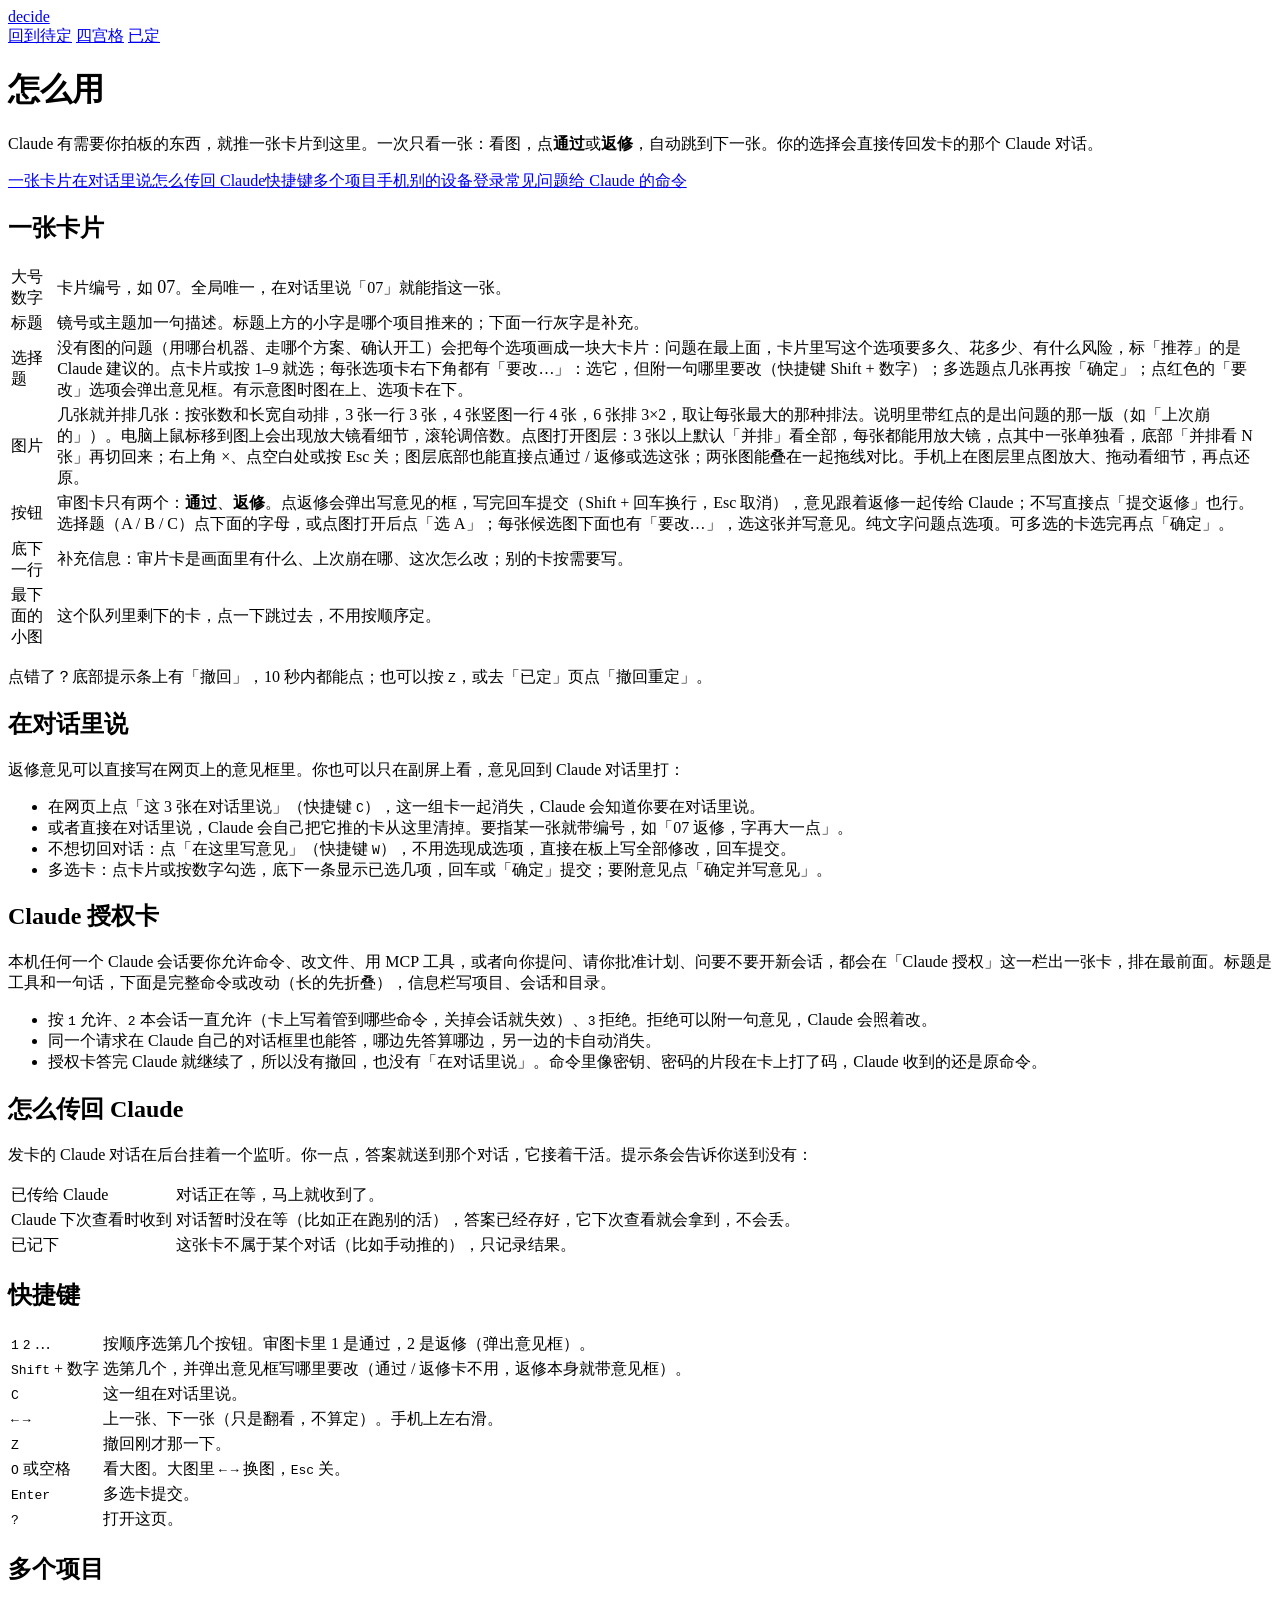
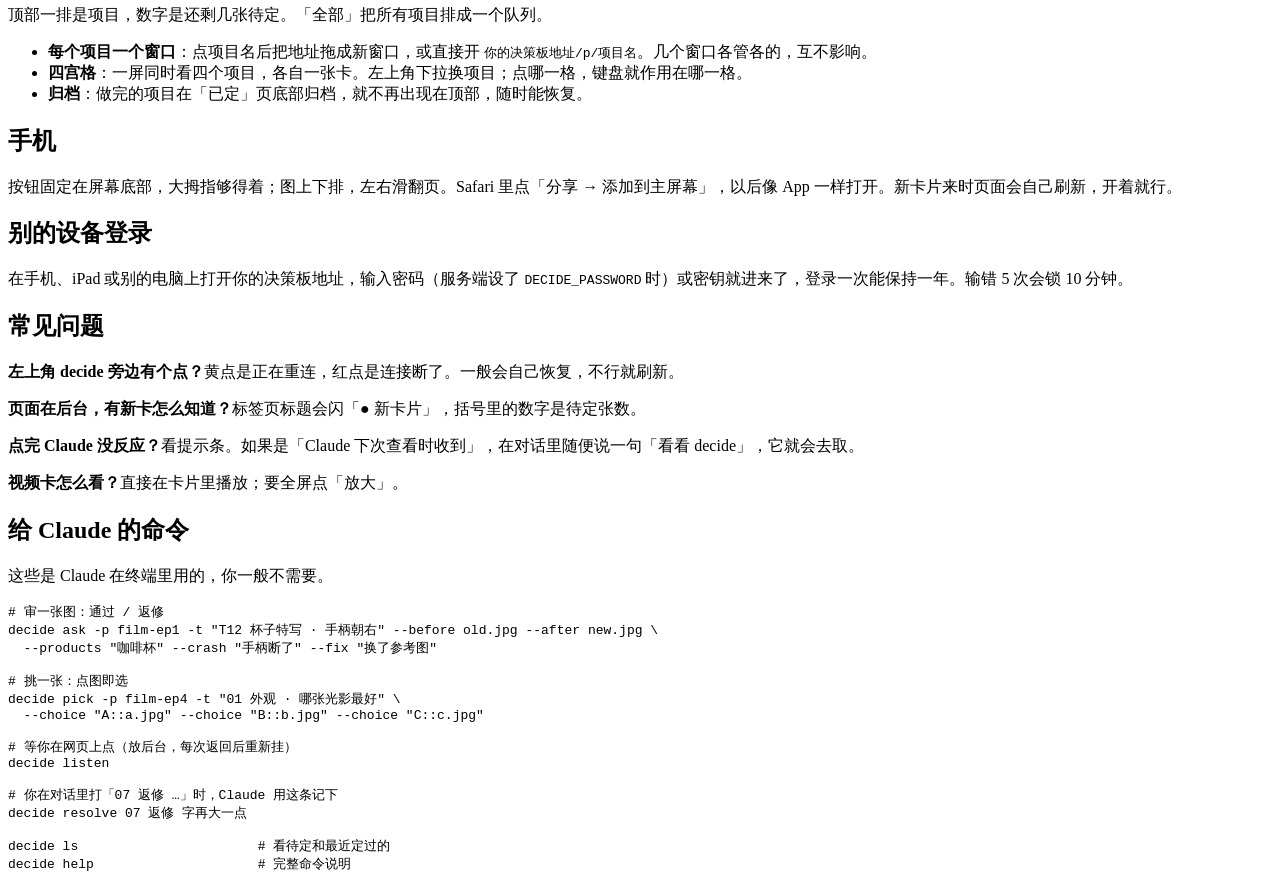
==== web/app/help.html @ d9ebc6b3 "Bring in the v20–v44 board updates - Image cards size themselves from the real aspect ratios; short " ====
<!doctype html>
<html lang="zh-CN">
<head>
<meta charset="utf-8">
<meta name="viewport" content="width=device-width, initial-scale=1, viewport-fit=cover">
<meta name="robots" content="noindex, nofollow">
<meta name="color-scheme" content="light only">
<meta name="theme-color" content="#f6f5f1">
<title>帮助 · decide</title>
<link rel="icon" href="/icon.svg" type="image/svg+xml">
<link rel="icon" href="/icon-512.png" type="image/png" sizes="512x512">
<link rel="apple-touch-icon" href="/icon-180.png">
<link rel="preconnect" href="https://fonts.googleapis.com">
<link rel="preconnect" href="https://fonts.gstatic.com" crossorigin>
<link rel="stylesheet" href="https://fonts.googleapis.com/css2?family=Instrument+Serif:ital@0;1&family=Noto+Serif+SC:wght@500&display=swap">
<link rel="stylesheet" href="/style.css?v=43">
</head>
<body>
<header class="bar">
  <a class="mark" href="/">decide</a>
  <div class="right">
    <a href="/">回到待定</a>
    <a href="/grid">四宫格</a>
    <a href="/done">已定</a>
  </div>
</header>
<main class="doc">
  <h1>怎么用</h1>
  <p class="lead">Claude 有需要你拍板的东西，就推一张卡片到这里。一次只看一张：看图，点<b>通过</b>或<b>返修</b>，自动跳到下一张。你的选择会直接传回发卡的那个 Claude 对话。</p>
  <nav class="toc">
    <a href="#card">一张卡片</a><a href="#say">在对话里说</a><a href="#relay">怎么传回 Claude</a><a href="#keys">快捷键</a><a href="#projects">多个项目</a><a href="#phone">手机</a><a href="#login">别的设备登录</a><a href="#faq">常见问题</a><a href="#cli">给 Claude 的命令</a>
  </nav>

  <h2 id="card">一张卡片</h2>
  <table class="kv">
    <tr><td>大号数字</td><td>卡片编号，如 <span class="n" style="font-size:18px">07</span>。全局唯一，在对话里说「07」就能指这一张。</td></tr>
    <tr><td>标题</td><td>镜号或主题加一句描述。标题上方的小字是哪个项目推来的；下面一行灰字是补充。</td></tr>
    <tr><td>选择题</td><td>没有图的问题（用哪台机器、走哪个方案、确认开工）会把每个选项画成一块大卡片：问题在最上面，卡片里写这个选项要多久、花多少、有什么风险，标「推荐」的是 Claude 建议的。点卡片或按 1–9 就选；每张选项卡右下角都有「要改…」：选它，但附一句哪里要改（快捷键 Shift + 数字）；多选题点几张再按「确定」；点红色的「要改」选项会弹出意见框。有示意图时图在上、选项卡在下。</td></tr>
    <tr><td>图片</td><td>几张就并排几张：按张数和长宽自动排，3 张一行 3 张，4 张竖图一行 4 张，6 张排 3×2，取让每张最大的那种排法。说明里带红点的是出问题的那一版（如「上次崩的」）。电脑上鼠标移到图上会出现放大镜看细节，滚轮调倍数。点图打开图层：3 张以上默认「并排」看全部，每张都能用放大镜，点其中一张单独看，底部「并排看 N 张」再切回来；右上角 ×、点空白处或按 Esc 关；图层底部也能直接点通过 / 返修或选这张；两张图能叠在一起拖线对比。手机上在图层里点图放大、拖动看细节，再点还原。</td></tr>
    <tr><td>按钮</td><td>审图卡只有两个：<b>通过</b>、<b>返修</b>。点返修会弹出写意见的框，写完回车提交（Shift + 回车换行，Esc 取消），意见跟着返修一起传给 Claude；不写直接点「提交返修」也行。选择题（A / B / C）点下面的字母，或点图打开后点「选 A」；每张候选图下面也有「要改…」，选这张并写意见。纯文字问题点选项。可多选的卡选完再点「确定」。</td></tr>
    <tr><td>底下一行</td><td>补充信息：审片卡是画面里有什么、上次崩在哪、这次怎么改；别的卡按需要写。</td></tr>
    <tr><td>最下面的小图</td><td>这个队列里剩下的卡，点一下跳过去，不用按顺序定。</td></tr>
  </table>
  <p>点错了？底部提示条上有「撤回」，10 秒内都能点；也可以按 <kbd>Z</kbd>，或去「已定」页点「撤回重定」。</p>

  <h2 id="say">在对话里说</h2>
  <p>返修意见可以直接写在网页上的意见框里。你也可以只在副屏上看，意见回到 Claude 对话里打：</p>
  <ul>
    <li>在网页上点「这 3 张在对话里说」（快捷键 <kbd>C</kbd>），这一组卡一起消失，Claude 会知道你要在对话里说。</li>
    <li>或者直接在对话里说，Claude 会自己把它推的卡从这里清掉。要指某一张就带编号，如「07 返修，字再大一点」。</li>
    <li>不想切回对话：点「在这里写意见」（快捷键 <kbd>W</kbd>），不用选现成选项，直接在板上写全部修改，回车提交。</li>
    <li>多选卡：点卡片或按数字勾选，底下一条显示已选几项，回车或「确定」提交；要附意见点「确定并写意见」。</li>
  </ul>

  <h2 id="perm">Claude 授权卡</h2>
  <p>本机任何一个 Claude 会话要你允许命令、改文件、用 MCP 工具，或者向你提问、请你批准计划、问要不要开新会话，都会在「Claude 授权」这一栏出一张卡，排在最前面。标题是工具和一句话，下面是完整命令或改动（长的先折叠），信息栏写项目、会话和目录。</p>
  <ul>
    <li>按 <kbd>1</kbd> 允许、<kbd>2</kbd> 本会话一直允许（卡上写着管到哪些命令，关掉会话就失效）、<kbd>3</kbd> 拒绝。拒绝可以附一句意见，Claude 会照着改。</li>
    <li>同一个请求在 Claude 自己的对话框里也能答，哪边先答算哪边，另一边的卡自动消失。</li>
    <li>授权卡答完 Claude 就继续了，所以没有撤回，也没有「在对话里说」。命令里像密钥、密码的片段在卡上打了码，Claude 收到的还是原命令。</li>
  </ul>

  <h2 id="relay">怎么传回 Claude</h2>
  <p>发卡的 Claude 对话在后台挂着一个监听。你一点，答案就送到那个对话，它接着干活。提示条会告诉你送到没有：</p>
  <table class="kv">
    <tr><td>已传给 Claude</td><td>对话正在等，马上就收到了。</td></tr>
    <tr><td>Claude 下次查看时收到</td><td>对话暂时没在等（比如正在跑别的活），答案已经存好，它下次查看就会拿到，不会丢。</td></tr>
    <tr><td>已记下</td><td>这张卡不属于某个对话（比如手动推的），只记录结果。</td></tr>
  </table>

  <h2 id="keys">快捷键</h2>
  <table class="kv">
    <tr><td><kbd>1</kbd> <kbd>2</kbd> …</td><td>按顺序选第几个按钮。审图卡里 1 是通过，2 是返修（弹出意见框）。</td></tr>
    <tr><td><kbd>Shift</kbd> + 数字</td><td>选第几个，并弹出意见框写哪里要改（通过 / 返修卡不用，返修本身就带意见框）。</td></tr>
    <tr><td><kbd>C</kbd></td><td>这一组在对话里说。</td></tr>
    <tr><td><kbd>←</kbd> <kbd>→</kbd></td><td>上一张、下一张（只是翻看，不算定）。手机上左右滑。</td></tr>
    <tr><td><kbd>Z</kbd></td><td>撤回刚才那一下。</td></tr>
    <tr><td><kbd>O</kbd> 或空格</td><td>看大图。大图里 <kbd>←</kbd> <kbd>→</kbd> 换图，<kbd>Esc</kbd> 关。</td></tr>
    <tr><td><kbd>Enter</kbd></td><td>多选卡提交。</td></tr>
    <tr><td><kbd>?</kbd></td><td>打开这页。</td></tr>
  </table>

  <h2 id="projects">多个项目</h2>
  <p>顶部一排是项目，数字是还剩几张待定。「全部」把所有项目排成一个队列。</p>
  <ul>
    <li><b>每个项目一个窗口</b>：点项目名后把地址拖成新窗口，或直接开 <code>你的决策板地址/p/项目名</code>。几个窗口各管各的，互不影响。</li>
    <li><b>四宫格</b>：一屏同时看四个项目，各自一张卡。左上角下拉换项目；点哪一格，键盘就作用在哪一格。</li>
    <li><b>归档</b>：做完的项目在「已定」页底部归档，就不再出现在顶部，随时能恢复。</li>
  </ul>

  <h2 id="phone">手机</h2>
  <p>按钮固定在屏幕底部，大拇指够得着；图上下排，左右滑翻页。Safari 里点「分享 → 添加到主屏幕」，以后像 App 一样打开。新卡片来时页面会自己刷新，开着就行。</p>

  <h2 id="login">别的设备登录</h2>
  <p>在手机、iPad 或别的电脑上打开你的决策板地址，输入密码（服务端设了 <code>DECIDE_PASSWORD</code> 时）或密钥就进来了，登录一次能保持一年。输错 5 次会锁 10 分钟。</p>

  <h2 id="faq">常见问题</h2>
  <p><b>左上角 decide 旁边有个点？</b>黄点是正在重连，红点是连接断了。一般会自己恢复，不行就刷新。</p>
  <p><b>页面在后台，有新卡怎么知道？</b>标签页标题会闪「● 新卡片」，括号里的数字是待定张数。</p>
  <p><b>点完 Claude 没反应？</b>看提示条。如果是「Claude 下次查看时收到」，在对话里随便说一句「看看 decide」，它就会去取。</p>
  <p><b>视频卡怎么看？</b>直接在卡片里播放；要全屏点「放大」。</p>

  <h2 id="cli">给 Claude 的命令</h2>
  <p>这些是 Claude 在终端里用的，你一般不需要。</p>
  <pre><code># 审一张图：通过 / 返修
decide ask -p film-ep1 -t "T12 杯子特写 · 手柄朝右" --before old.jpg --after new.jpg \
  --products "咖啡杯" --crash "手柄断了" --fix "换了参考图"

# 挑一张：点图即选
decide pick -p film-ep4 -t "01 外观 · 哪张光影最好" \
  --choice "A::a.jpg" --choice "B::b.jpg" --choice "C::c.jpg"

# 等你在网页上点（放后台，每次返回后重新挂）
decide listen

# 你在对话里打「07 返修 …」时，Claude 用这条记下
decide resolve 07 返修 字再大一点

decide ls                       # 看待定和最近定过的
decide help                     # 完整命令说明</code></pre>
</main>
</body>
</html>
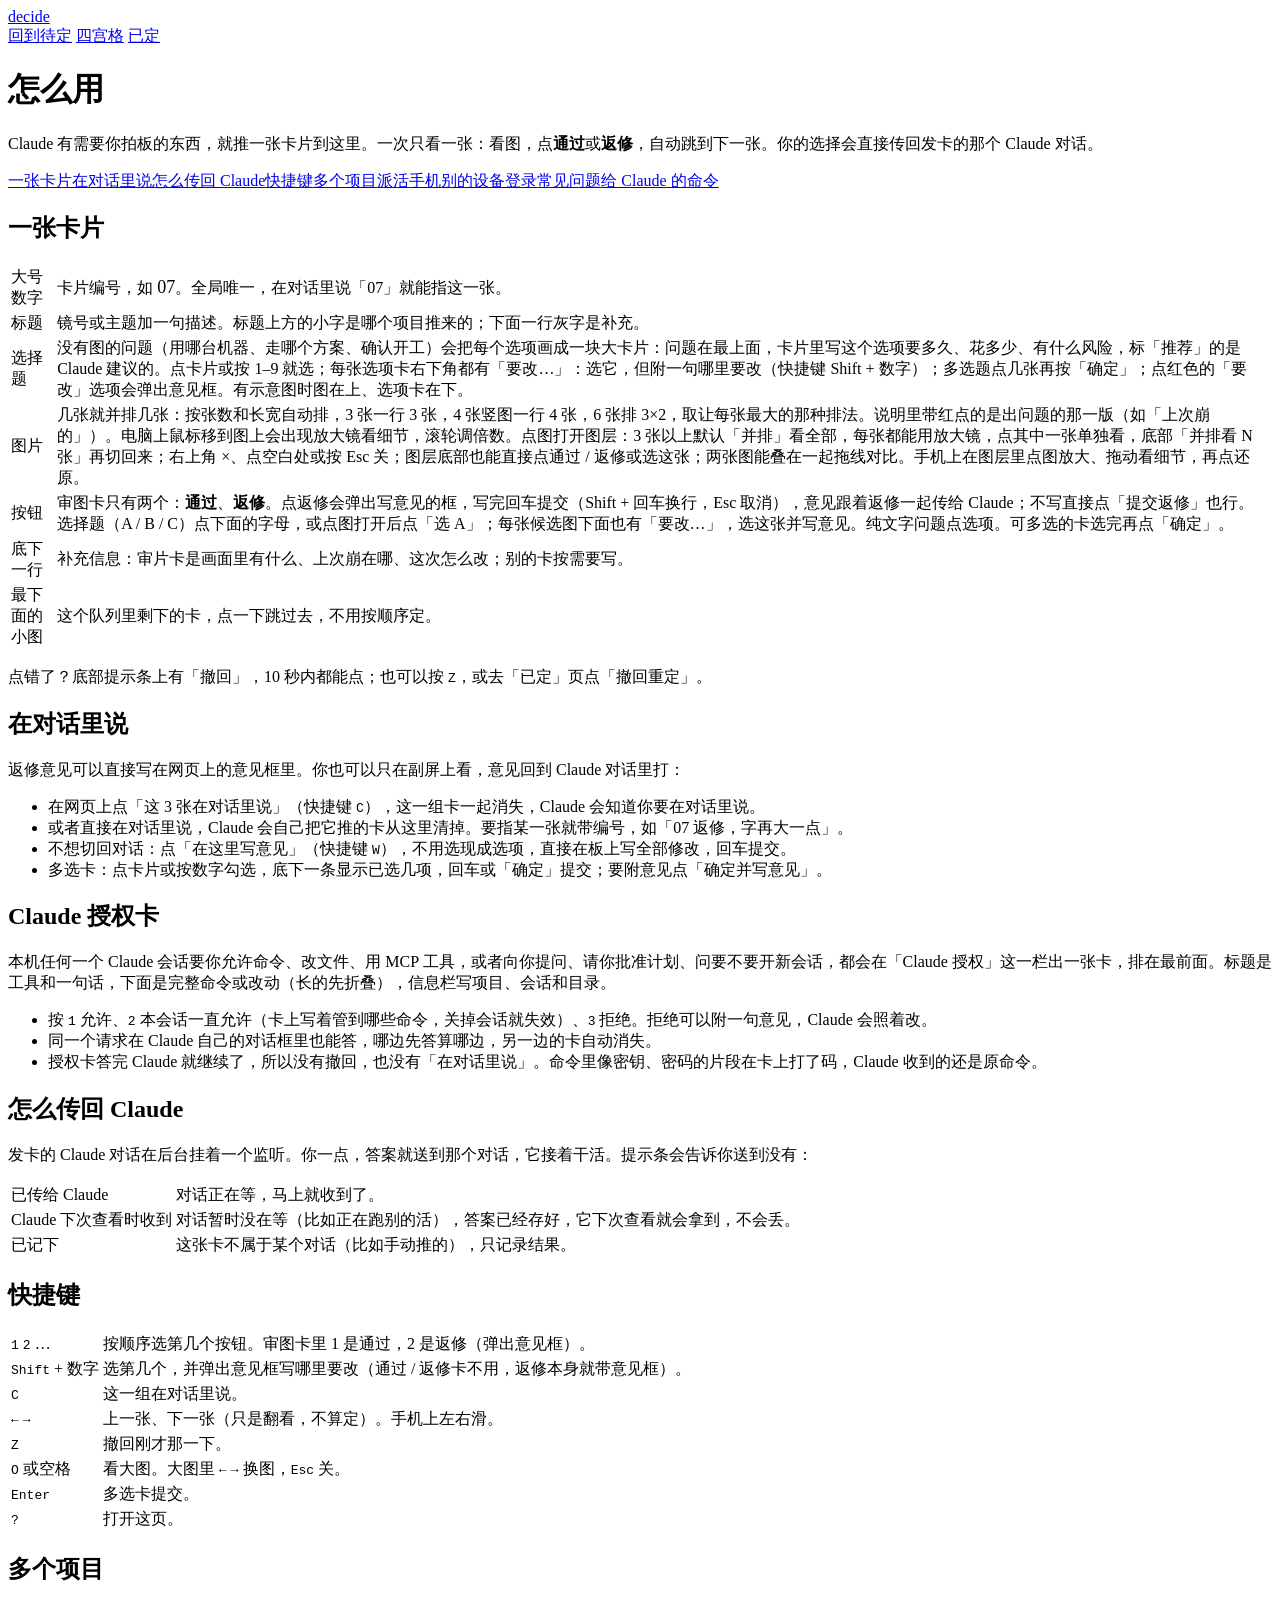
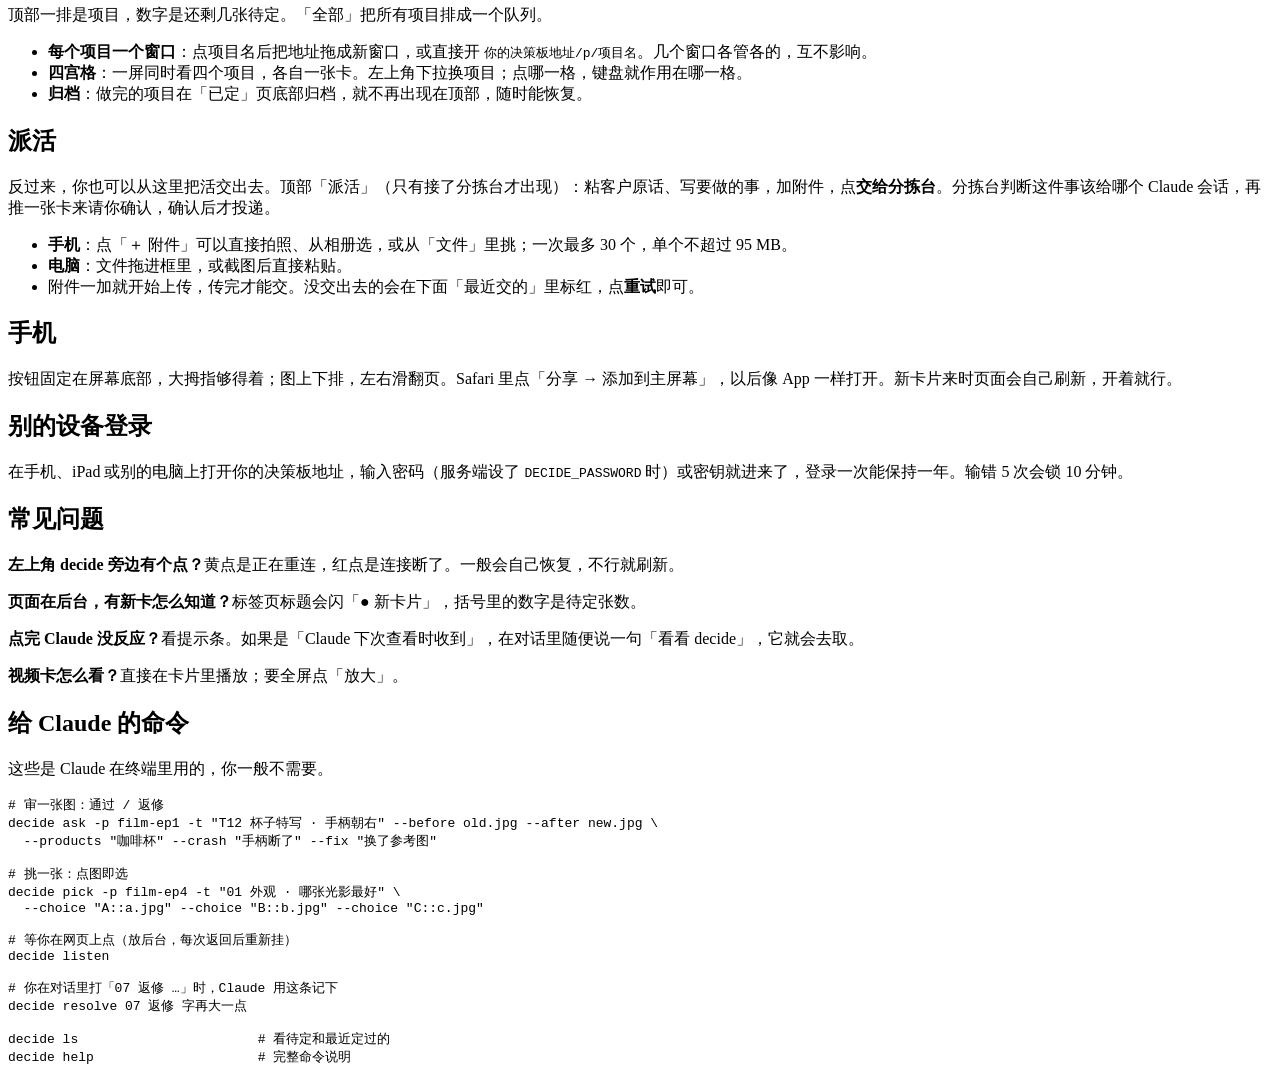
==== commit 60f02f1c: "feat: optional intake page to hand work to a triage agent - New "派活" page (/paihuo), shown in the he" ====
--- a/web/app/help.html
+++ b/web/app/help.html
@@ -28,7 +28,7 @@
   <h1>怎么用</h1>
   <p class="lead">Claude 有需要你拍板的东西，就推一张卡片到这里。一次只看一张：看图，点<b>通过</b>或<b>返修</b>，自动跳到下一张。你的选择会直接传回发卡的那个 Claude 对话。</p>
   <nav class="toc">
-    <a href="#card">一张卡片</a><a href="#say">在对话里说</a><a href="#relay">怎么传回 Claude</a><a href="#keys">快捷键</a><a href="#projects">多个项目</a><a href="#phone">手机</a><a href="#login">别的设备登录</a><a href="#faq">常见问题</a><a href="#cli">给 Claude 的命令</a>
+    <a href="#card">一张卡片</a><a href="#say">在对话里说</a><a href="#relay">怎么传回 Claude</a><a href="#keys">快捷键</a><a href="#projects">多个项目</a><a href="#paihuo">派活</a><a href="#phone">手机</a><a href="#login">别的设备登录</a><a href="#faq">常见问题</a><a href="#cli">给 Claude 的命令</a>
   </nav>
 
   <h2 id="card">一张卡片</h2>
@@ -88,6 +88,14 @@
     <li><b>归档</b>：做完的项目在「已定」页底部归档，就不再出现在顶部，随时能恢复。</li>
   </ul>
 
+  <h2 id="paihuo">派活</h2>
+  <p>反过来，你也可以从这里把活交出去。顶部「派活」（只有接了分拣台才出现）：粘客户原话、写要做的事，加附件，点<b>交给分拣台</b>。分拣台判断这件事该给哪个 Claude 会话，再推一张卡来请你确认，确认后才投递。</p>
+  <ul>
+    <li><b>手机</b>：点「＋ 附件」可以直接拍照、从相册选，或从「文件」里挑；一次最多 30 个，单个不超过 95 MB。</li>
+    <li><b>电脑</b>：文件拖进框里，或截图后直接粘贴。</li>
+    <li>附件一加就开始上传，传完才能交。没交出去的会在下面「最近交的」里标红，点<b>重试</b>即可。</li>
+  </ul>
+
   <h2 id="phone">手机</h2>
   <p>按钮固定在屏幕底部，大拇指够得着；图上下排，左右滑翻页。Safari 里点「分享 → 添加到主屏幕」，以后像 App 一样打开。新卡片来时页面会自己刷新，开着就行。</p>
 
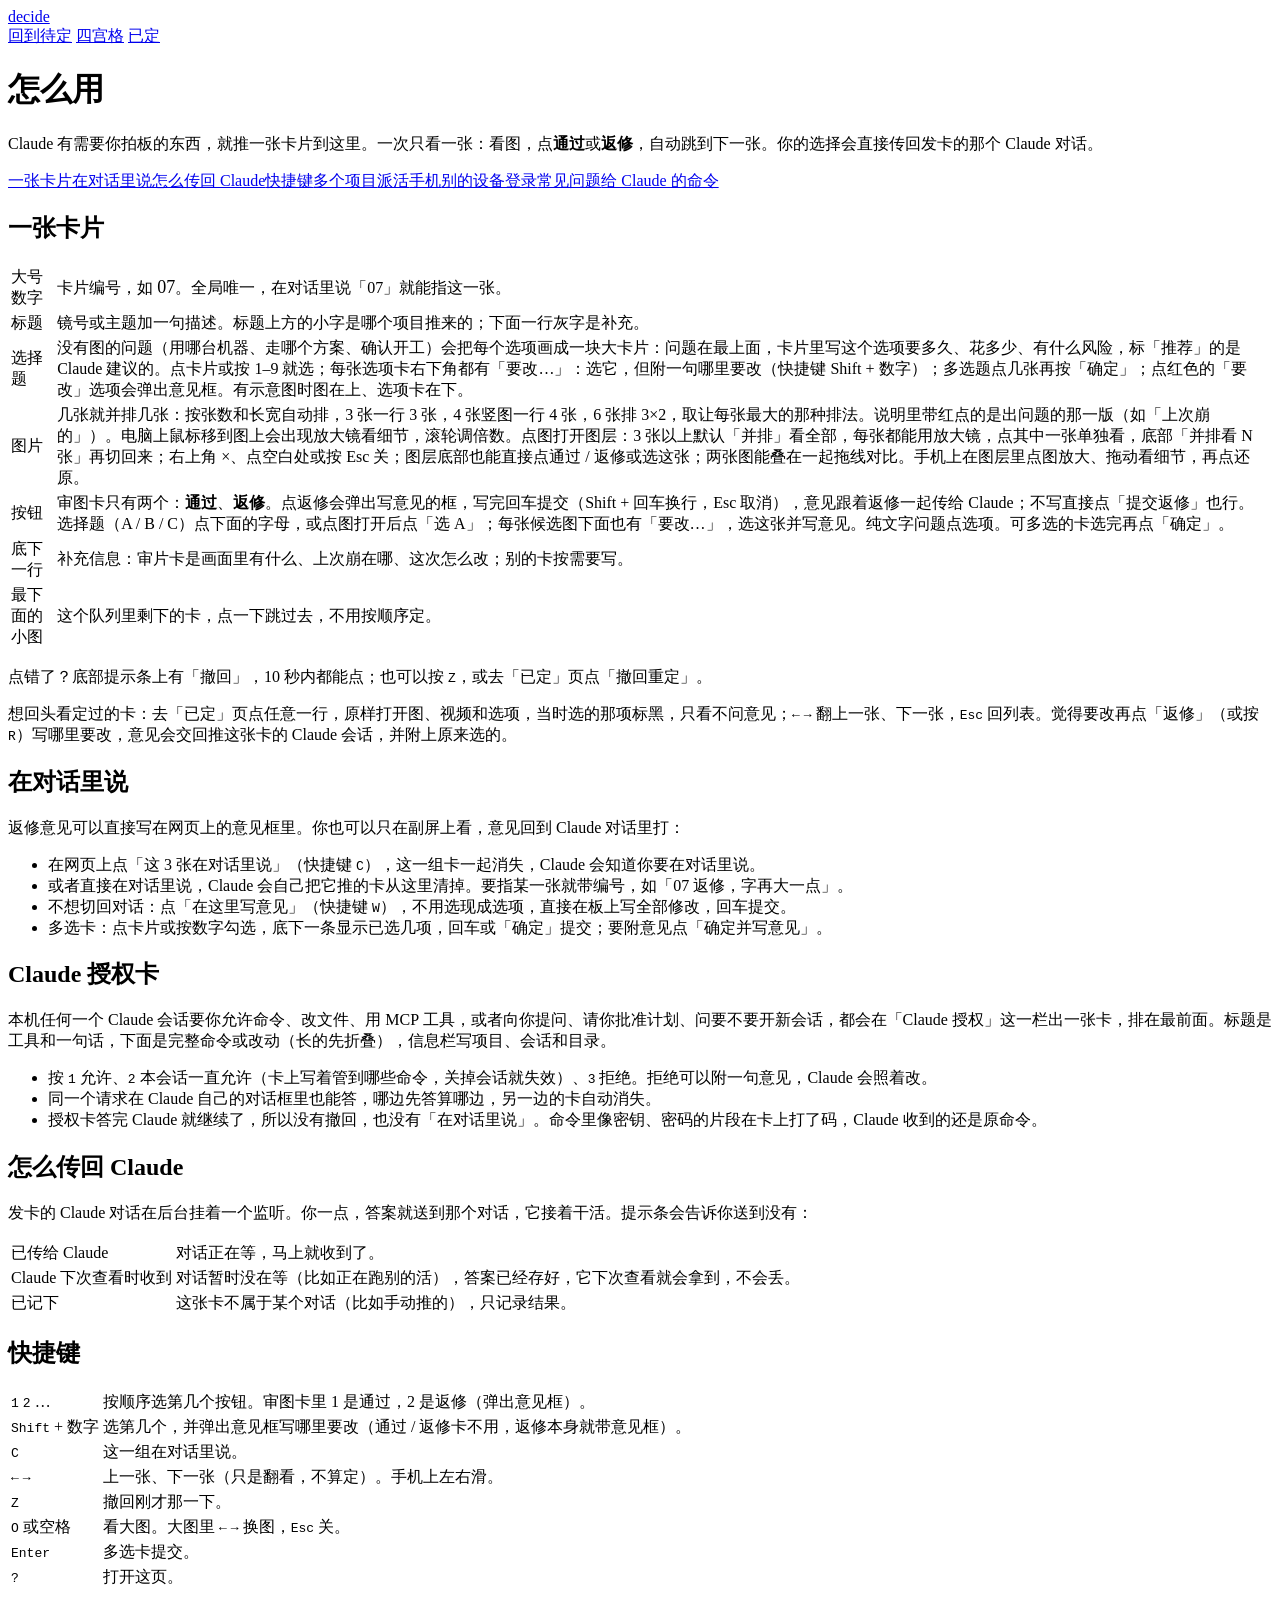
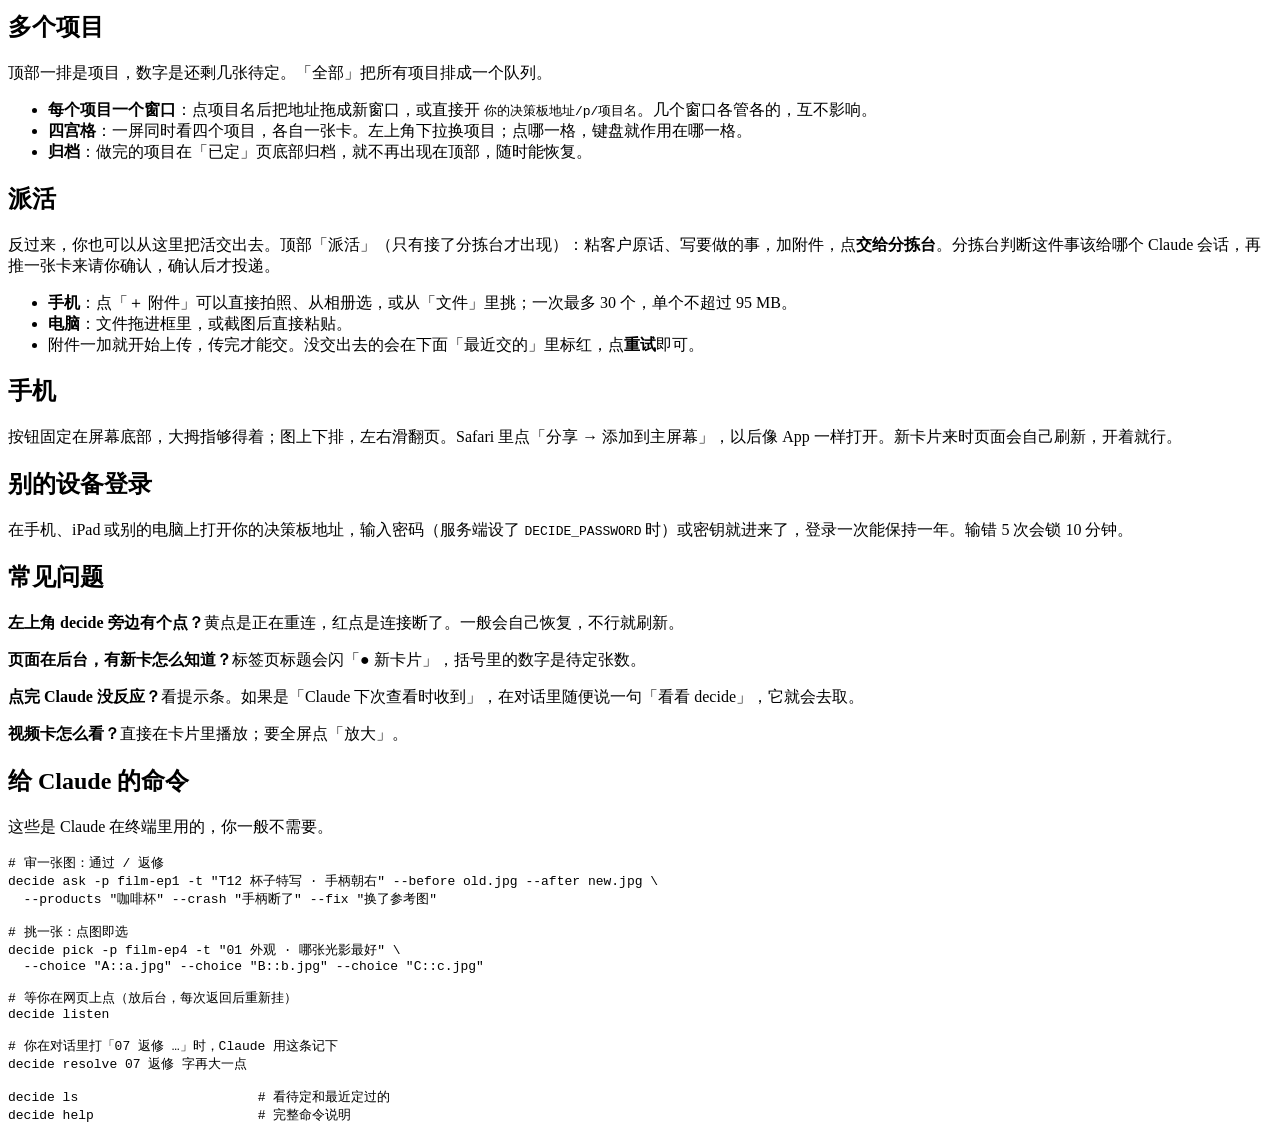
==== commit 0606bf47: "feat: review decided cards read-only; feedback only after clicking 返修 - Every row on the 已定 page ope" ====
--- a/web/app/help.html
+++ b/web/app/help.html
@@ -42,6 +42,7 @@
     <tr><td>最下面的小图</td><td>这个队列里剩下的卡，点一下跳过去，不用按顺序定。</td></tr>
   </table>
   <p>点错了？底部提示条上有「撤回」，10 秒内都能点；也可以按 <kbd>Z</kbd>，或去「已定」页点「撤回重定」。</p>
+  <p>想回头看定过的卡：去「已定」页点任意一行，原样打开图、视频和选项，当时选的那项标黑，只看不问意见；<kbd>←</kbd> <kbd>→</kbd> 翻上一张、下一张，<kbd>Esc</kbd> 回列表。觉得要改再点「返修」（或按 <kbd>R</kbd>）写哪里要改，意见会交回推这张卡的 Claude 会话，并附上原来选的。</p>
 
   <h2 id="say">在对话里说</h2>
   <p>返修意见可以直接写在网页上的意见框里。你也可以只在副屏上看，意见回到 Claude 对话里打：</p>
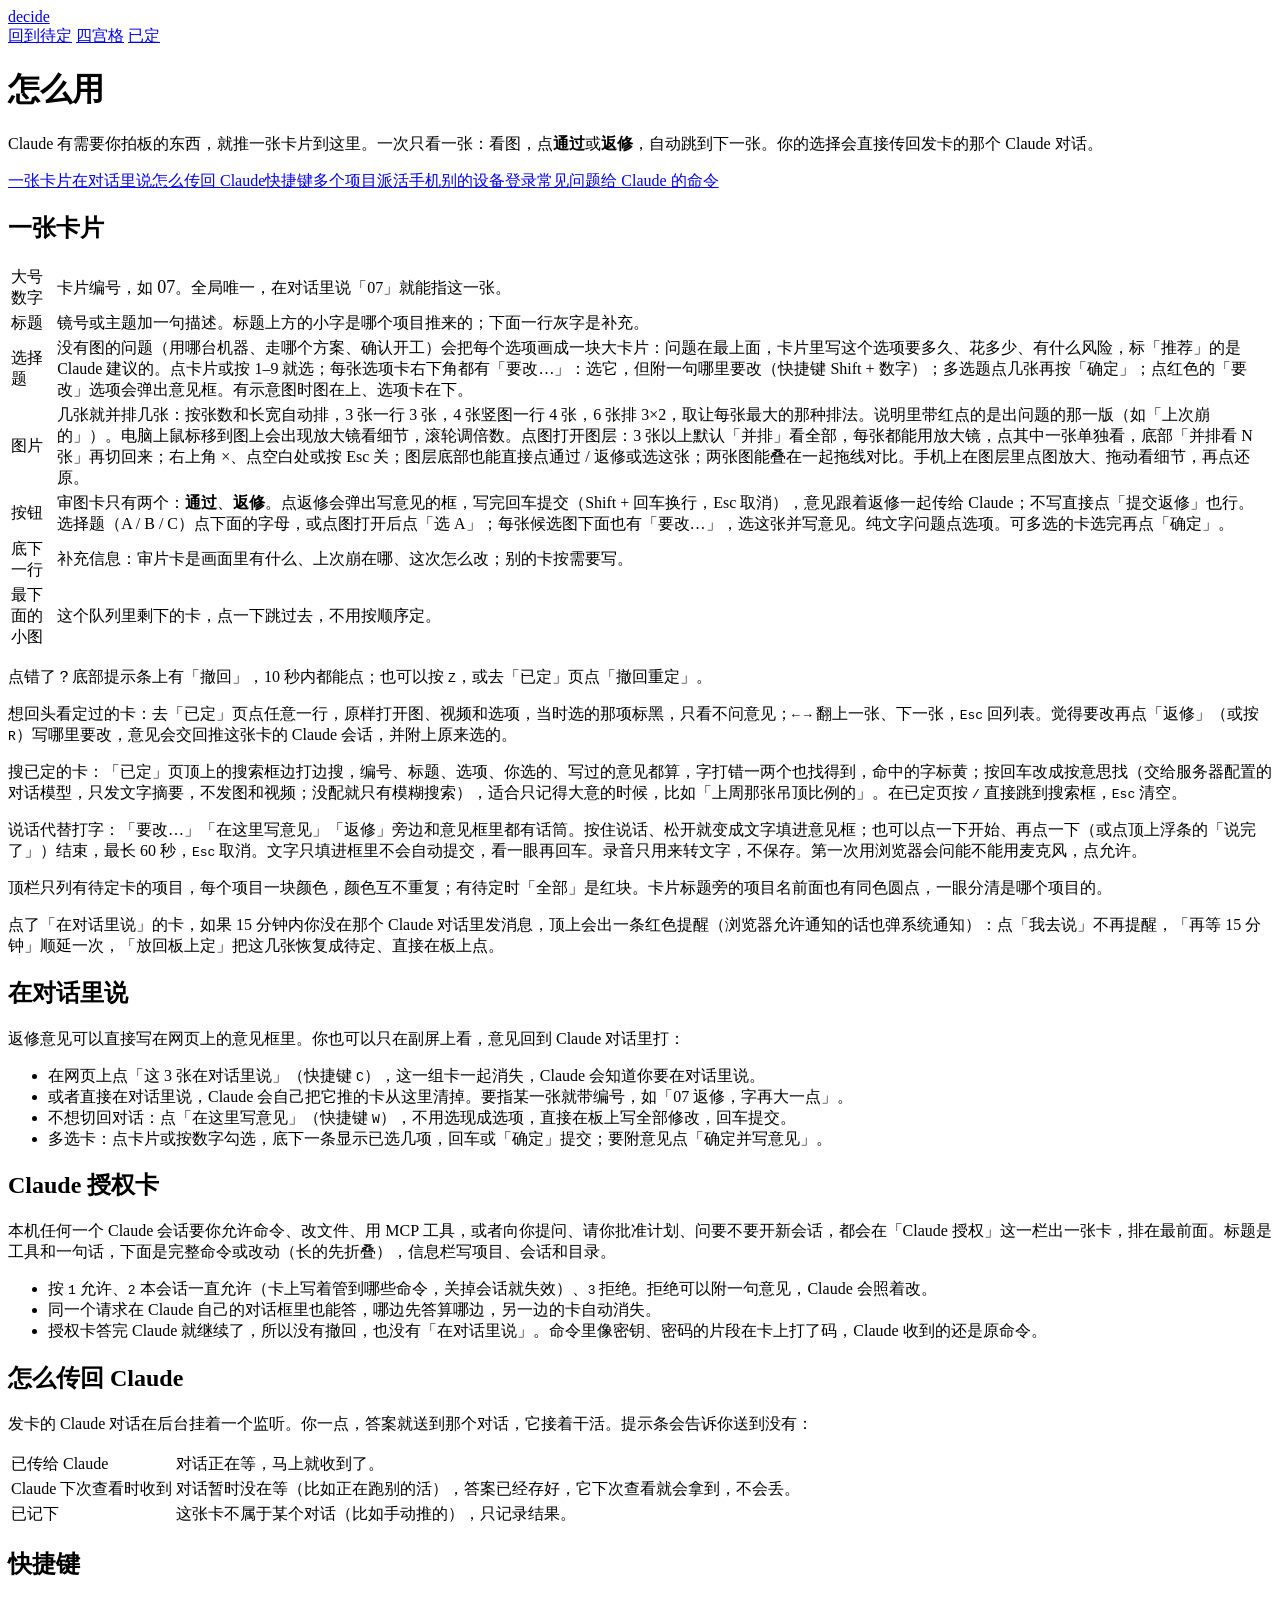
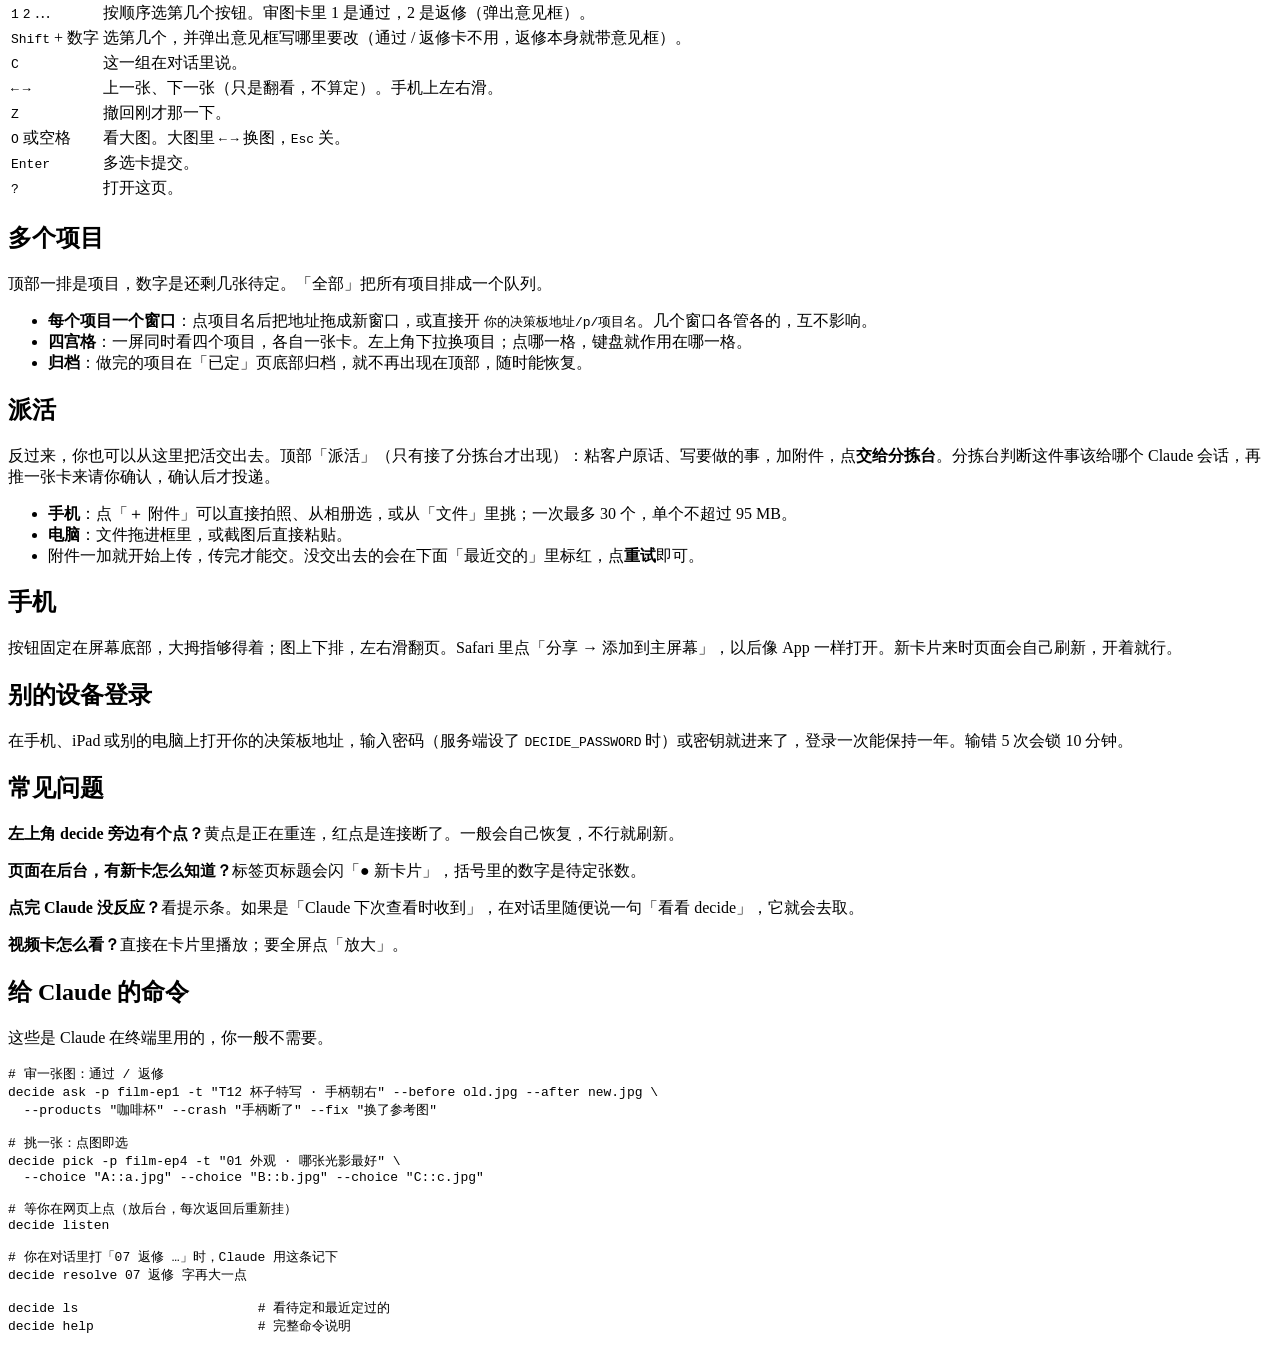
==== commit c5e126de: "feat: hold-to-talk notes, search on decided list, colored project tabs, chat follow-up reminder - Mi" ====
--- a/web/app/help.html
+++ b/web/app/help.html
@@ -43,6 +43,10 @@
   </table>
   <p>点错了？底部提示条上有「撤回」，10 秒内都能点；也可以按 <kbd>Z</kbd>，或去「已定」页点「撤回重定」。</p>
   <p>想回头看定过的卡：去「已定」页点任意一行，原样打开图、视频和选项，当时选的那项标黑，只看不问意见；<kbd>←</kbd> <kbd>→</kbd> 翻上一张、下一张，<kbd>Esc</kbd> 回列表。觉得要改再点「返修」（或按 <kbd>R</kbd>）写哪里要改，意见会交回推这张卡的 Claude 会话，并附上原来选的。</p>
+  <p>搜已定的卡：「已定」页顶上的搜索框边打边搜，编号、标题、选项、你选的、写过的意见都算，字打错一两个也找得到，命中的字标黄；按回车改成按意思找（交给服务器配置的对话模型，只发文字摘要，不发图和视频；没配就只有模糊搜索），适合只记得大意的时候，比如「上周那张吊顶比例的」。在已定页按 <kbd>/</kbd> 直接跳到搜索框，<kbd>Esc</kbd> 清空。</p>
+  <p>说话代替打字：「要改…」「在这里写意见」「返修」旁边和意见框里都有话筒。按住说话、松开就变成文字填进意见框；也可以点一下开始、再点一下（或点顶上浮条的「说完了」）结束，最长 60 秒，<kbd>Esc</kbd> 取消。文字只填进框里不会自动提交，看一眼再回车。录音只用来转文字，不保存。第一次用浏览器会问能不能用麦克风，点允许。</p>
+  <p>顶栏只列有待定卡的项目，每个项目一块颜色，颜色互不重复；有待定时「全部」是红块。卡片标题旁的项目名前面也有同色圆点，一眼分清是哪个项目的。</p>
+  <p>点了「在对话里说」的卡，如果 15 分钟内你没在那个 Claude 对话里发消息，顶上会出一条红色提醒（浏览器允许通知的话也弹系统通知）：点「我去说」不再提醒，「再等 15 分钟」顺延一次，「放回板上定」把这几张恢复成待定、直接在板上点。</p>
 
   <h2 id="say">在对话里说</h2>
   <p>返修意见可以直接写在网页上的意见框里。你也可以只在副屏上看，意见回到 Claude 对话里打：</p>
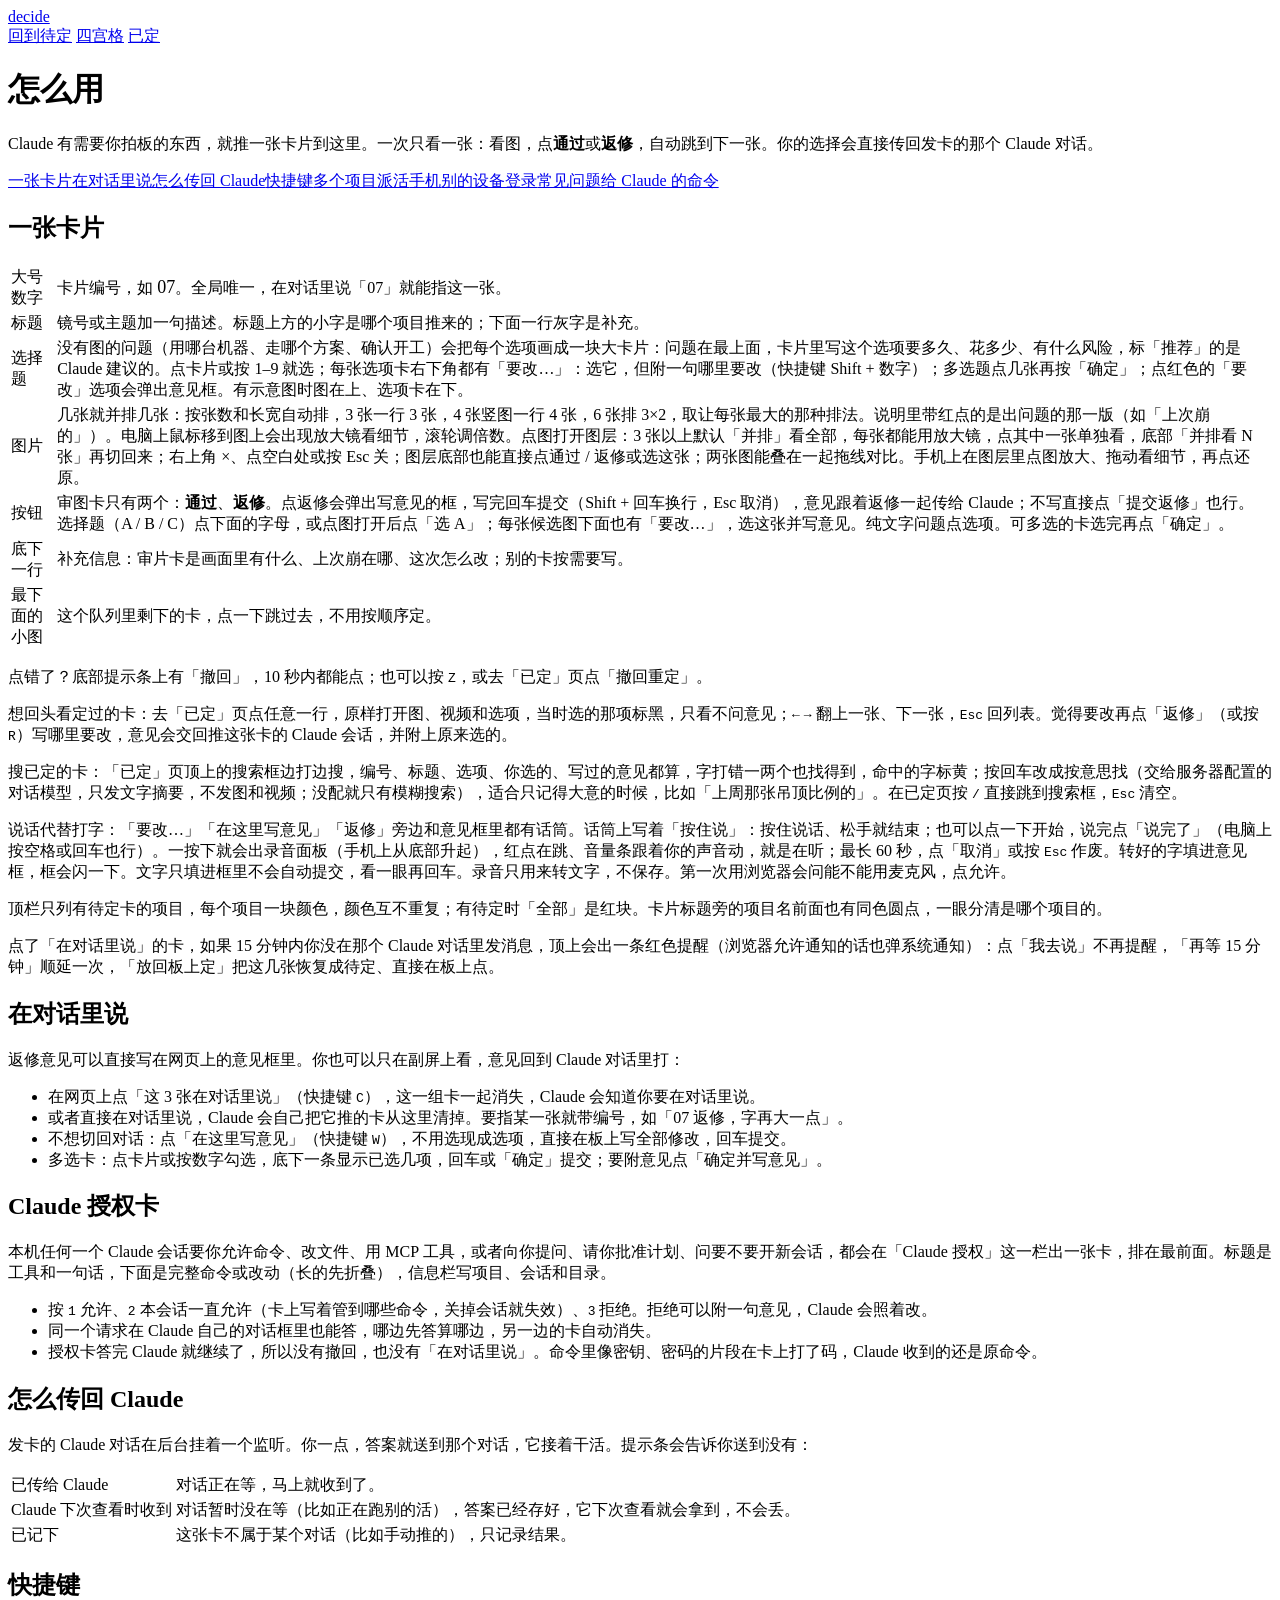
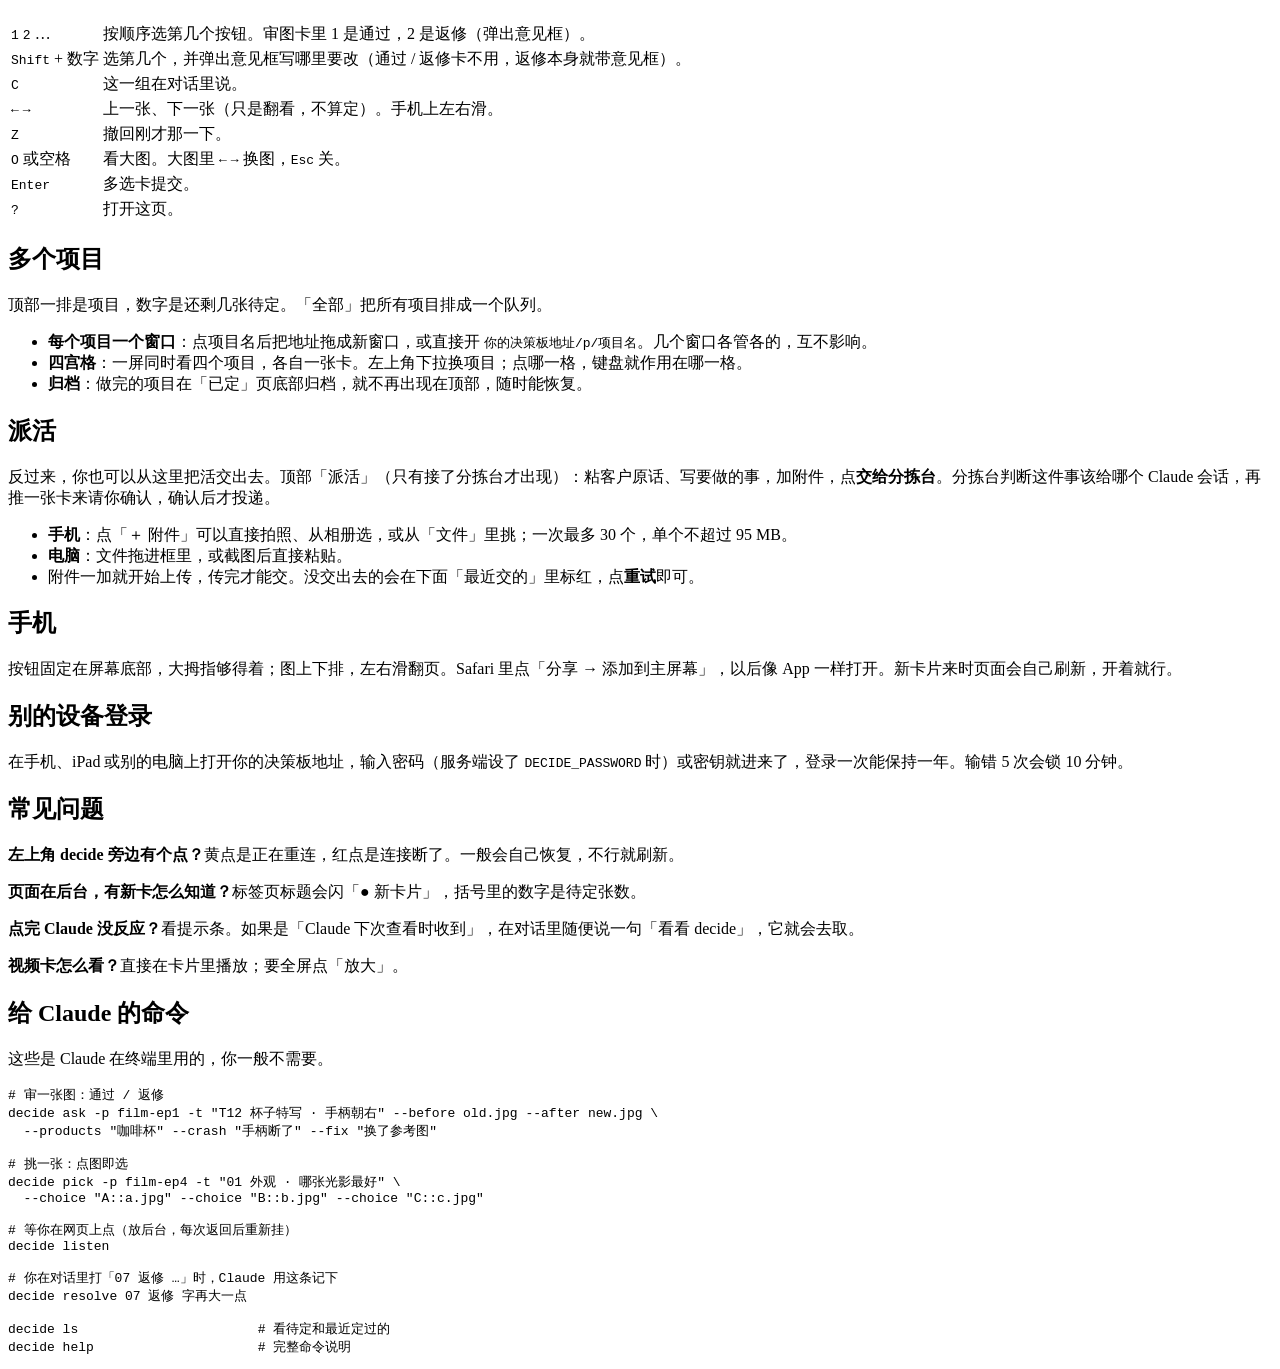
==== commit 8d7b2584: "feat: mic shows 按住说 and opens a recording panel (timer, level meter, 说完了); flash + hint after fillin" ====
--- a/web/app/help.html
+++ b/web/app/help.html
@@ -44,7 +44,7 @@
   <p>点错了？底部提示条上有「撤回」，10 秒内都能点；也可以按 <kbd>Z</kbd>，或去「已定」页点「撤回重定」。</p>
   <p>想回头看定过的卡：去「已定」页点任意一行，原样打开图、视频和选项，当时选的那项标黑，只看不问意见；<kbd>←</kbd> <kbd>→</kbd> 翻上一张、下一张，<kbd>Esc</kbd> 回列表。觉得要改再点「返修」（或按 <kbd>R</kbd>）写哪里要改，意见会交回推这张卡的 Claude 会话，并附上原来选的。</p>
   <p>搜已定的卡：「已定」页顶上的搜索框边打边搜，编号、标题、选项、你选的、写过的意见都算，字打错一两个也找得到，命中的字标黄；按回车改成按意思找（交给服务器配置的对话模型，只发文字摘要，不发图和视频；没配就只有模糊搜索），适合只记得大意的时候，比如「上周那张吊顶比例的」。在已定页按 <kbd>/</kbd> 直接跳到搜索框，<kbd>Esc</kbd> 清空。</p>
-  <p>说话代替打字：「要改…」「在这里写意见」「返修」旁边和意见框里都有话筒。按住说话、松开就变成文字填进意见框；也可以点一下开始、再点一下（或点顶上浮条的「说完了」）结束，最长 60 秒，<kbd>Esc</kbd> 取消。文字只填进框里不会自动提交，看一眼再回车。录音只用来转文字，不保存。第一次用浏览器会问能不能用麦克风，点允许。</p>
+  <p>说话代替打字：「要改…」「在这里写意见」「返修」旁边和意见框里都有话筒。话筒上写着「按住说」：按住说话、松手就结束；也可以点一下开始，说完点「说完了」（电脑上按空格或回车也行）。一按下就会出录音面板（手机上从底部升起），红点在跳、音量条跟着你的声音动，就是在听；最长 60 秒，点「取消」或按 <kbd>Esc</kbd> 作废。转好的字填进意见框，框会闪一下。文字只填进框里不会自动提交，看一眼再回车。录音只用来转文字，不保存。第一次用浏览器会问能不能用麦克风，点允许。</p>
   <p>顶栏只列有待定卡的项目，每个项目一块颜色，颜色互不重复；有待定时「全部」是红块。卡片标题旁的项目名前面也有同色圆点，一眼分清是哪个项目的。</p>
   <p>点了「在对话里说」的卡，如果 15 分钟内你没在那个 Claude 对话里发消息，顶上会出一条红色提醒（浏览器允许通知的话也弹系统通知）：点「我去说」不再提醒，「再等 15 分钟」顺延一次，「放回板上定」把这几张恢复成待定、直接在板上点。</p>
 
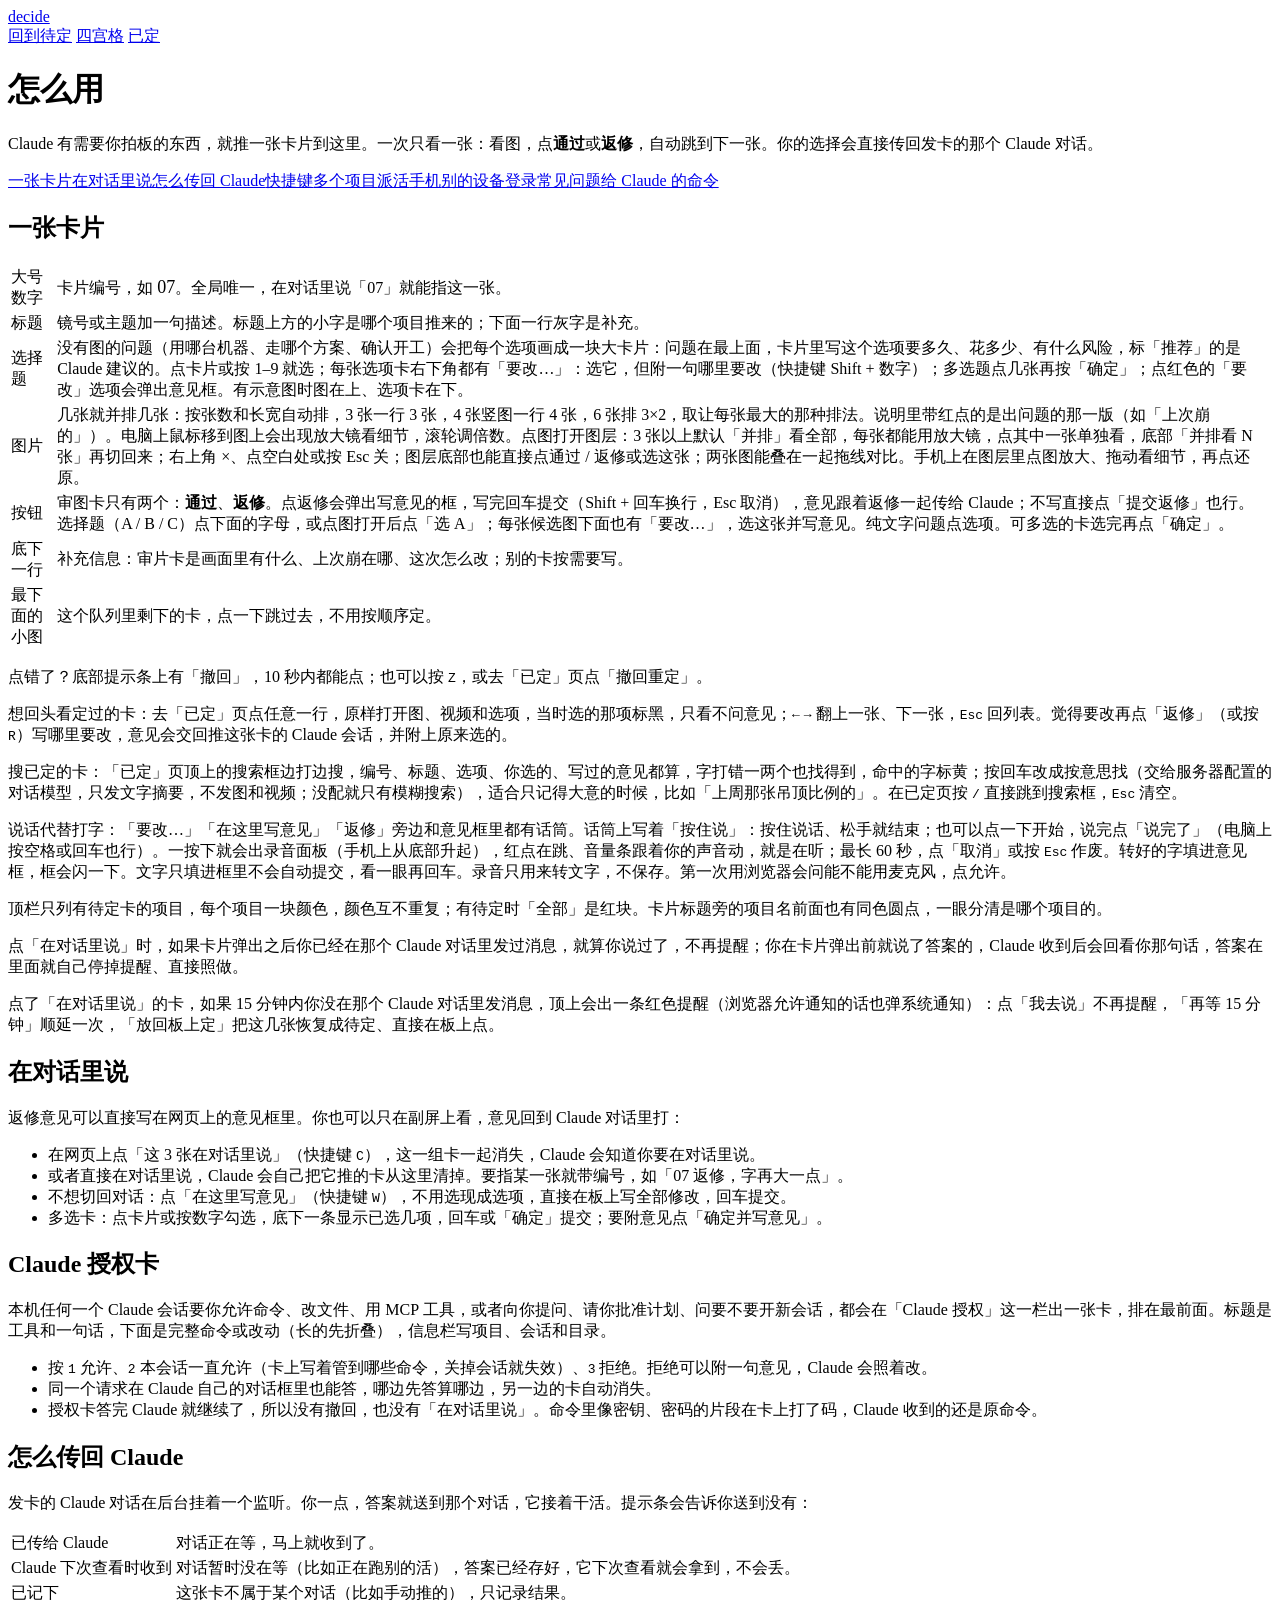
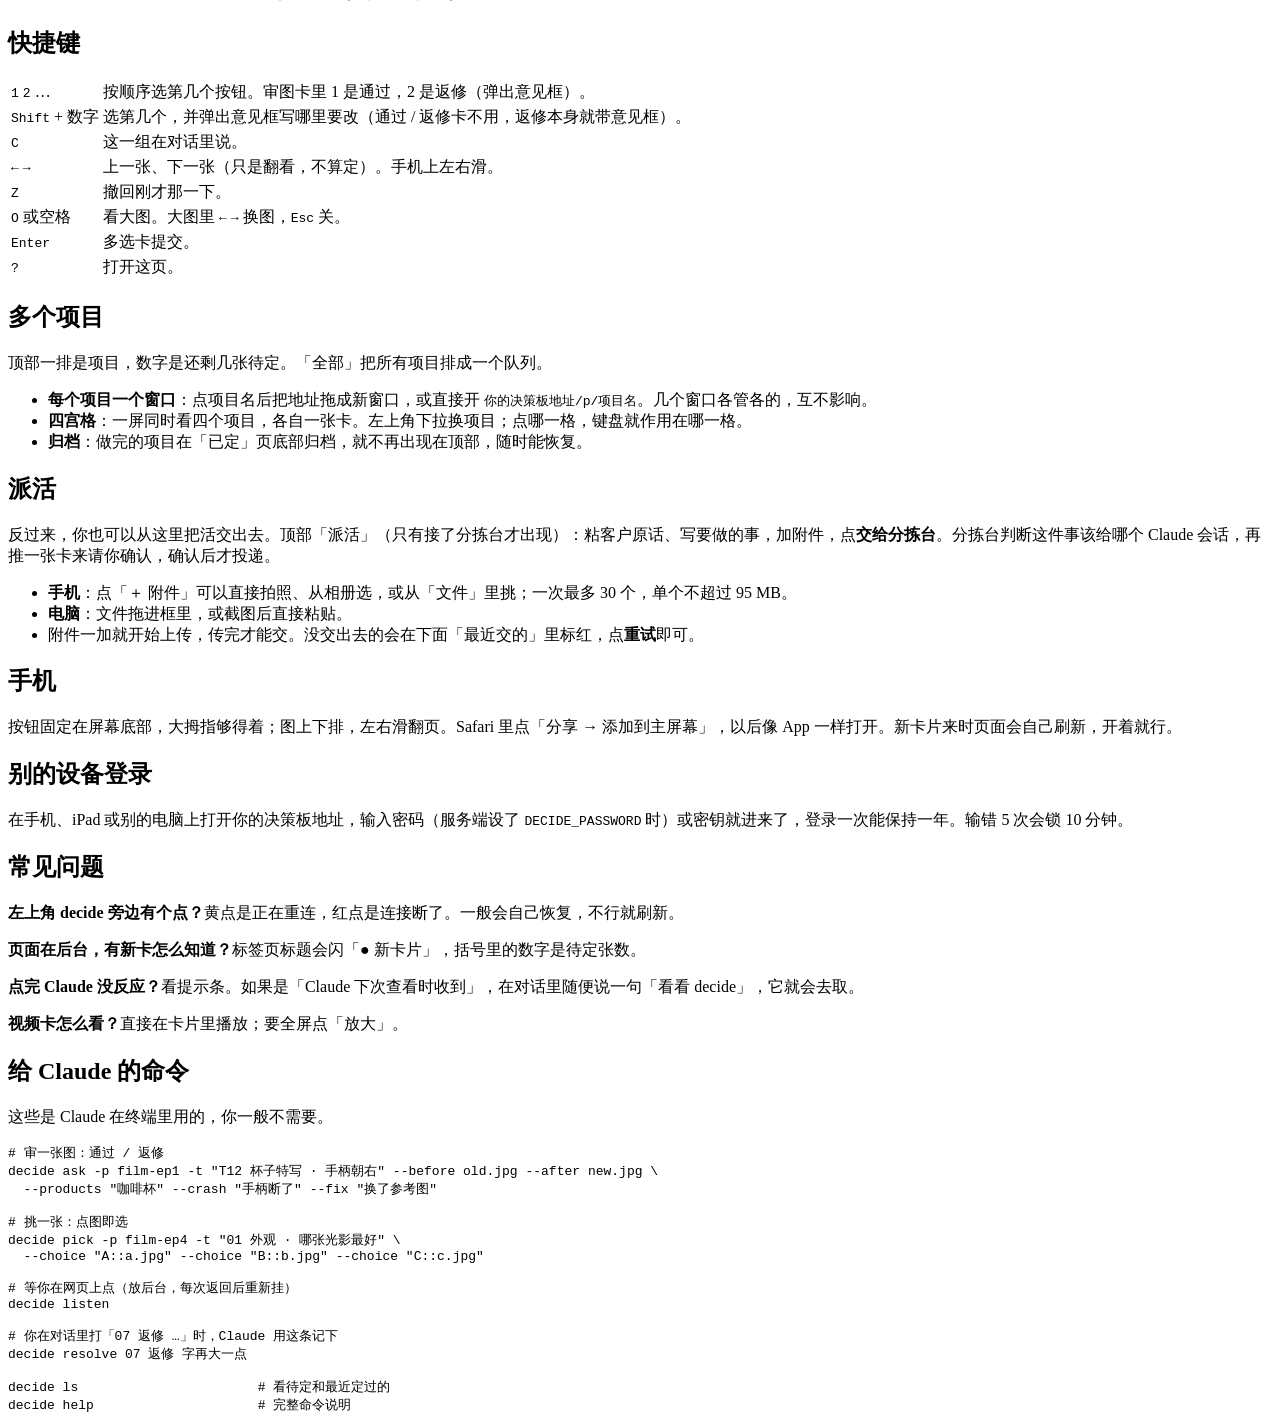
==== commit 238c8ac0: "feat: auto-detect "already said in chat" and color the card action buttons - The server records each" ====
--- a/web/app/help.html
+++ b/web/app/help.html
@@ -46,6 +46,7 @@
   <p>搜已定的卡：「已定」页顶上的搜索框边打边搜，编号、标题、选项、你选的、写过的意见都算，字打错一两个也找得到，命中的字标黄；按回车改成按意思找（交给服务器配置的对话模型，只发文字摘要，不发图和视频；没配就只有模糊搜索），适合只记得大意的时候，比如「上周那张吊顶比例的」。在已定页按 <kbd>/</kbd> 直接跳到搜索框，<kbd>Esc</kbd> 清空。</p>
   <p>说话代替打字：「要改…」「在这里写意见」「返修」旁边和意见框里都有话筒。话筒上写着「按住说」：按住说话、松手就结束；也可以点一下开始，说完点「说完了」（电脑上按空格或回车也行）。一按下就会出录音面板（手机上从底部升起），红点在跳、音量条跟着你的声音动，就是在听；最长 60 秒，点「取消」或按 <kbd>Esc</kbd> 作废。转好的字填进意见框，框会闪一下。文字只填进框里不会自动提交，看一眼再回车。录音只用来转文字，不保存。第一次用浏览器会问能不能用麦克风，点允许。</p>
   <p>顶栏只列有待定卡的项目，每个项目一块颜色，颜色互不重复；有待定时「全部」是红块。卡片标题旁的项目名前面也有同色圆点，一眼分清是哪个项目的。</p>
+  <p>点「在对话里说」时，如果卡片弹出之后你已经在那个 Claude 对话里发过消息，就算你说过了，不再提醒；你在卡片弹出前就说了答案的，Claude 收到后会回看你那句话，答案在里面就自己停掉提醒、直接照做。</p>
   <p>点了「在对话里说」的卡，如果 15 分钟内你没在那个 Claude 对话里发消息，顶上会出一条红色提醒（浏览器允许通知的话也弹系统通知）：点「我去说」不再提醒，「再等 15 分钟」顺延一次，「放回板上定」把这几张恢复成待定、直接在板上点。</p>
 
   <h2 id="say">在对话里说</h2>
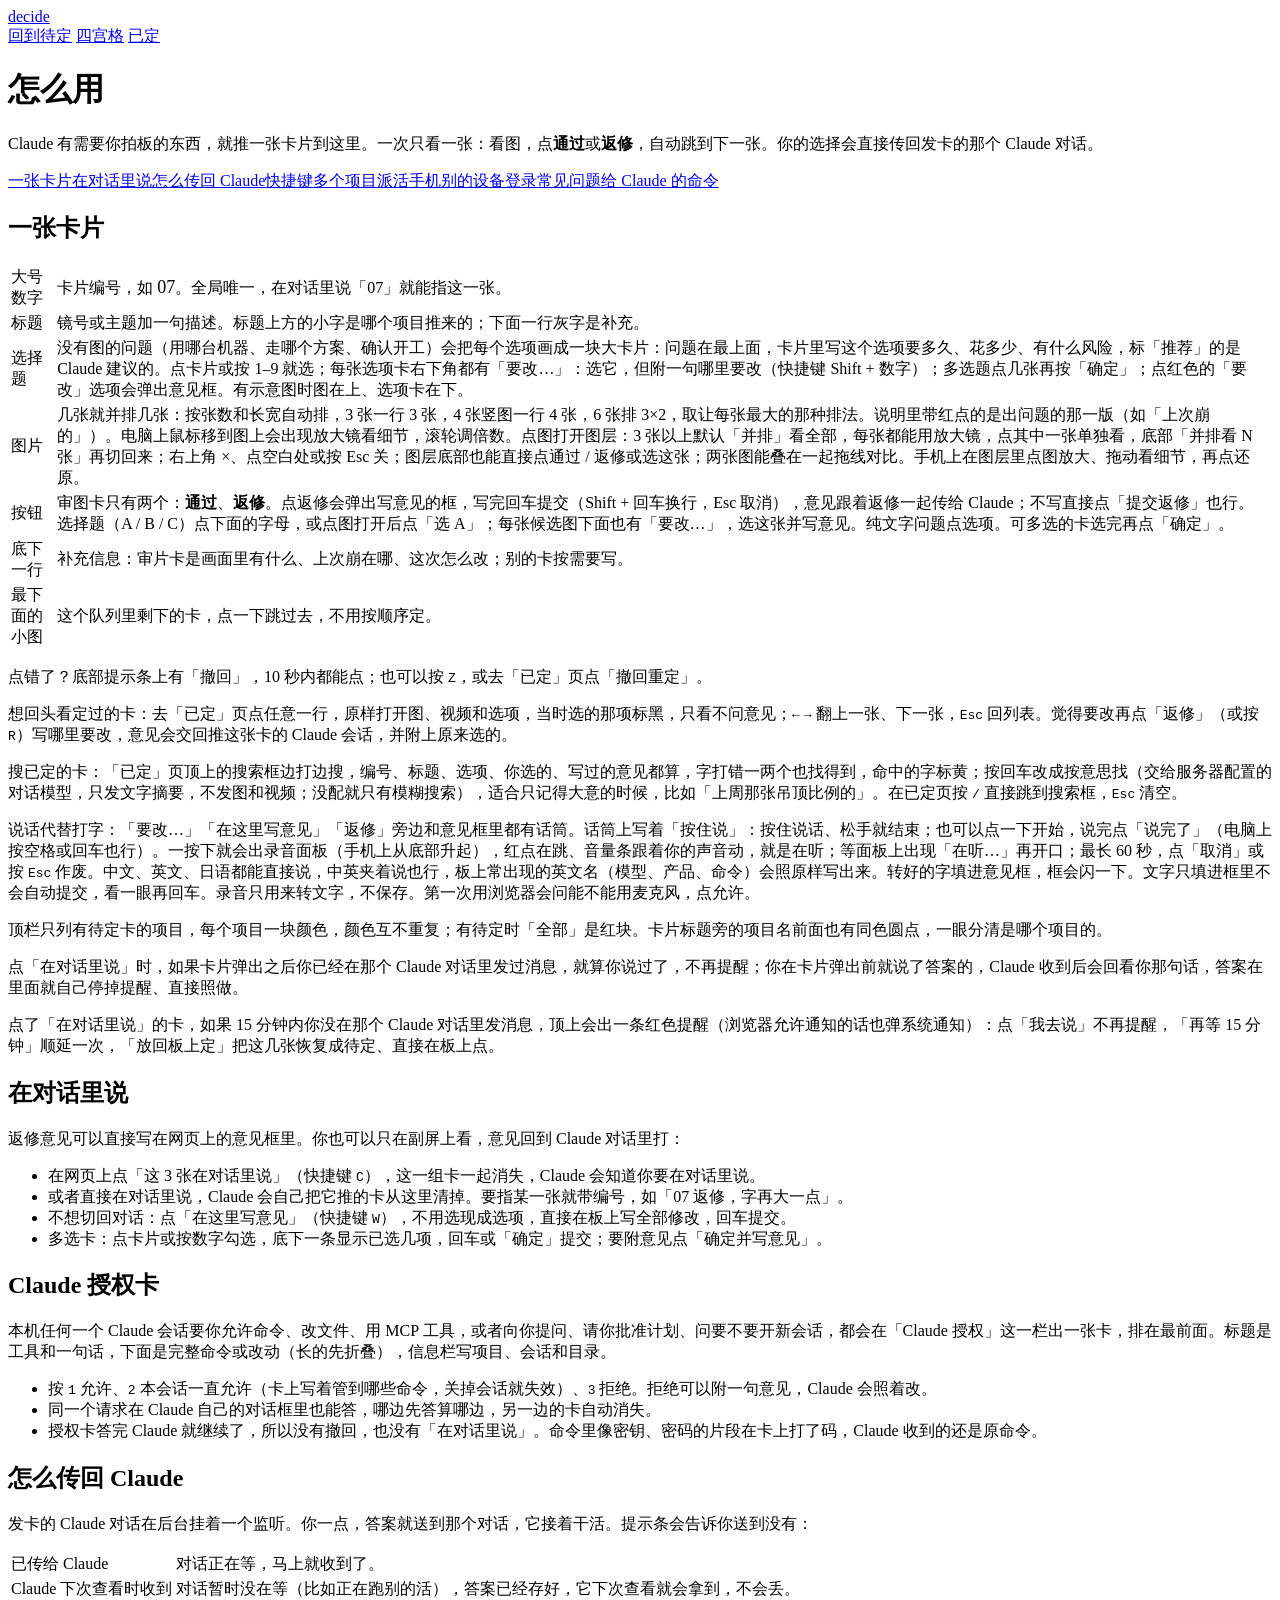
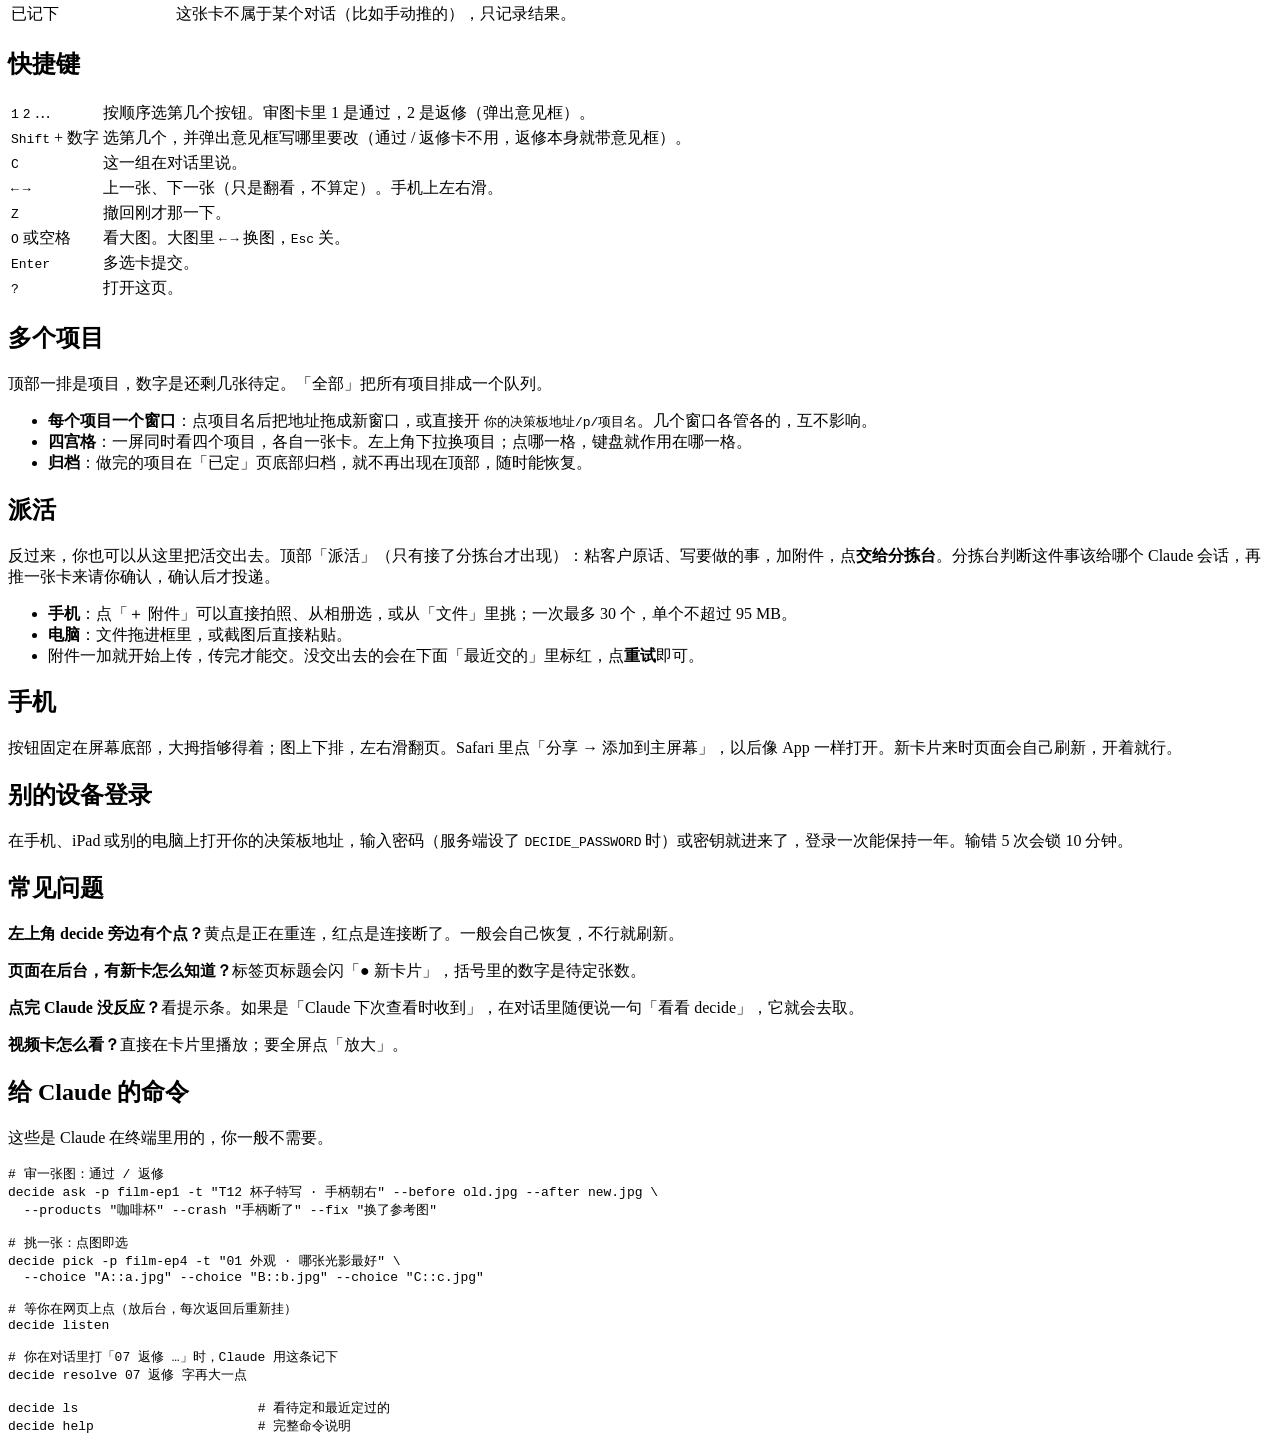
==== commit 16437bc8: "feat: mixed-language voice input, silence check, Antigravity sessions - ASR: chat/completions endpoi" ====
--- a/web/app/help.html
+++ b/web/app/help.html
@@ -44,7 +44,7 @@
   <p>点错了？底部提示条上有「撤回」，10 秒内都能点；也可以按 <kbd>Z</kbd>，或去「已定」页点「撤回重定」。</p>
   <p>想回头看定过的卡：去「已定」页点任意一行，原样打开图、视频和选项，当时选的那项标黑，只看不问意见；<kbd>←</kbd> <kbd>→</kbd> 翻上一张、下一张，<kbd>Esc</kbd> 回列表。觉得要改再点「返修」（或按 <kbd>R</kbd>）写哪里要改，意见会交回推这张卡的 Claude 会话，并附上原来选的。</p>
   <p>搜已定的卡：「已定」页顶上的搜索框边打边搜，编号、标题、选项、你选的、写过的意见都算，字打错一两个也找得到，命中的字标黄；按回车改成按意思找（交给服务器配置的对话模型，只发文字摘要，不发图和视频；没配就只有模糊搜索），适合只记得大意的时候，比如「上周那张吊顶比例的」。在已定页按 <kbd>/</kbd> 直接跳到搜索框，<kbd>Esc</kbd> 清空。</p>
-  <p>说话代替打字：「要改…」「在这里写意见」「返修」旁边和意见框里都有话筒。话筒上写着「按住说」：按住说话、松手就结束；也可以点一下开始，说完点「说完了」（电脑上按空格或回车也行）。一按下就会出录音面板（手机上从底部升起），红点在跳、音量条跟着你的声音动，就是在听；最长 60 秒，点「取消」或按 <kbd>Esc</kbd> 作废。转好的字填进意见框，框会闪一下。文字只填进框里不会自动提交，看一眼再回车。录音只用来转文字，不保存。第一次用浏览器会问能不能用麦克风，点允许。</p>
+  <p>说话代替打字：「要改…」「在这里写意见」「返修」旁边和意见框里都有话筒。话筒上写着「按住说」：按住说话、松手就结束；也可以点一下开始，说完点「说完了」（电脑上按空格或回车也行）。一按下就会出录音面板（手机上从底部升起），红点在跳、音量条跟着你的声音动，就是在听；等面板上出现「在听…」再开口；最长 60 秒，点「取消」或按 <kbd>Esc</kbd> 作废。中文、英文、日语都能直接说，中英夹着说也行，板上常出现的英文名（模型、产品、命令）会照原样写出来。转好的字填进意见框，框会闪一下。文字只填进框里不会自动提交，看一眼再回车。录音只用来转文字，不保存。第一次用浏览器会问能不能用麦克风，点允许。</p>
   <p>顶栏只列有待定卡的项目，每个项目一块颜色，颜色互不重复；有待定时「全部」是红块。卡片标题旁的项目名前面也有同色圆点，一眼分清是哪个项目的。</p>
   <p>点「在对话里说」时，如果卡片弹出之后你已经在那个 Claude 对话里发过消息，就算你说过了，不再提醒；你在卡片弹出前就说了答案的，Claude 收到后会回看你那句话，答案在里面就自己停掉提醒、直接照做。</p>
   <p>点了「在对话里说」的卡，如果 15 分钟内你没在那个 Claude 对话里发消息，顶上会出一条红色提醒（浏览器允许通知的话也弹系统通知）：点「我去说」不再提醒，「再等 15 分钟」顺延一次，「放回板上定」把这几张恢复成待定、直接在板上点。</p>
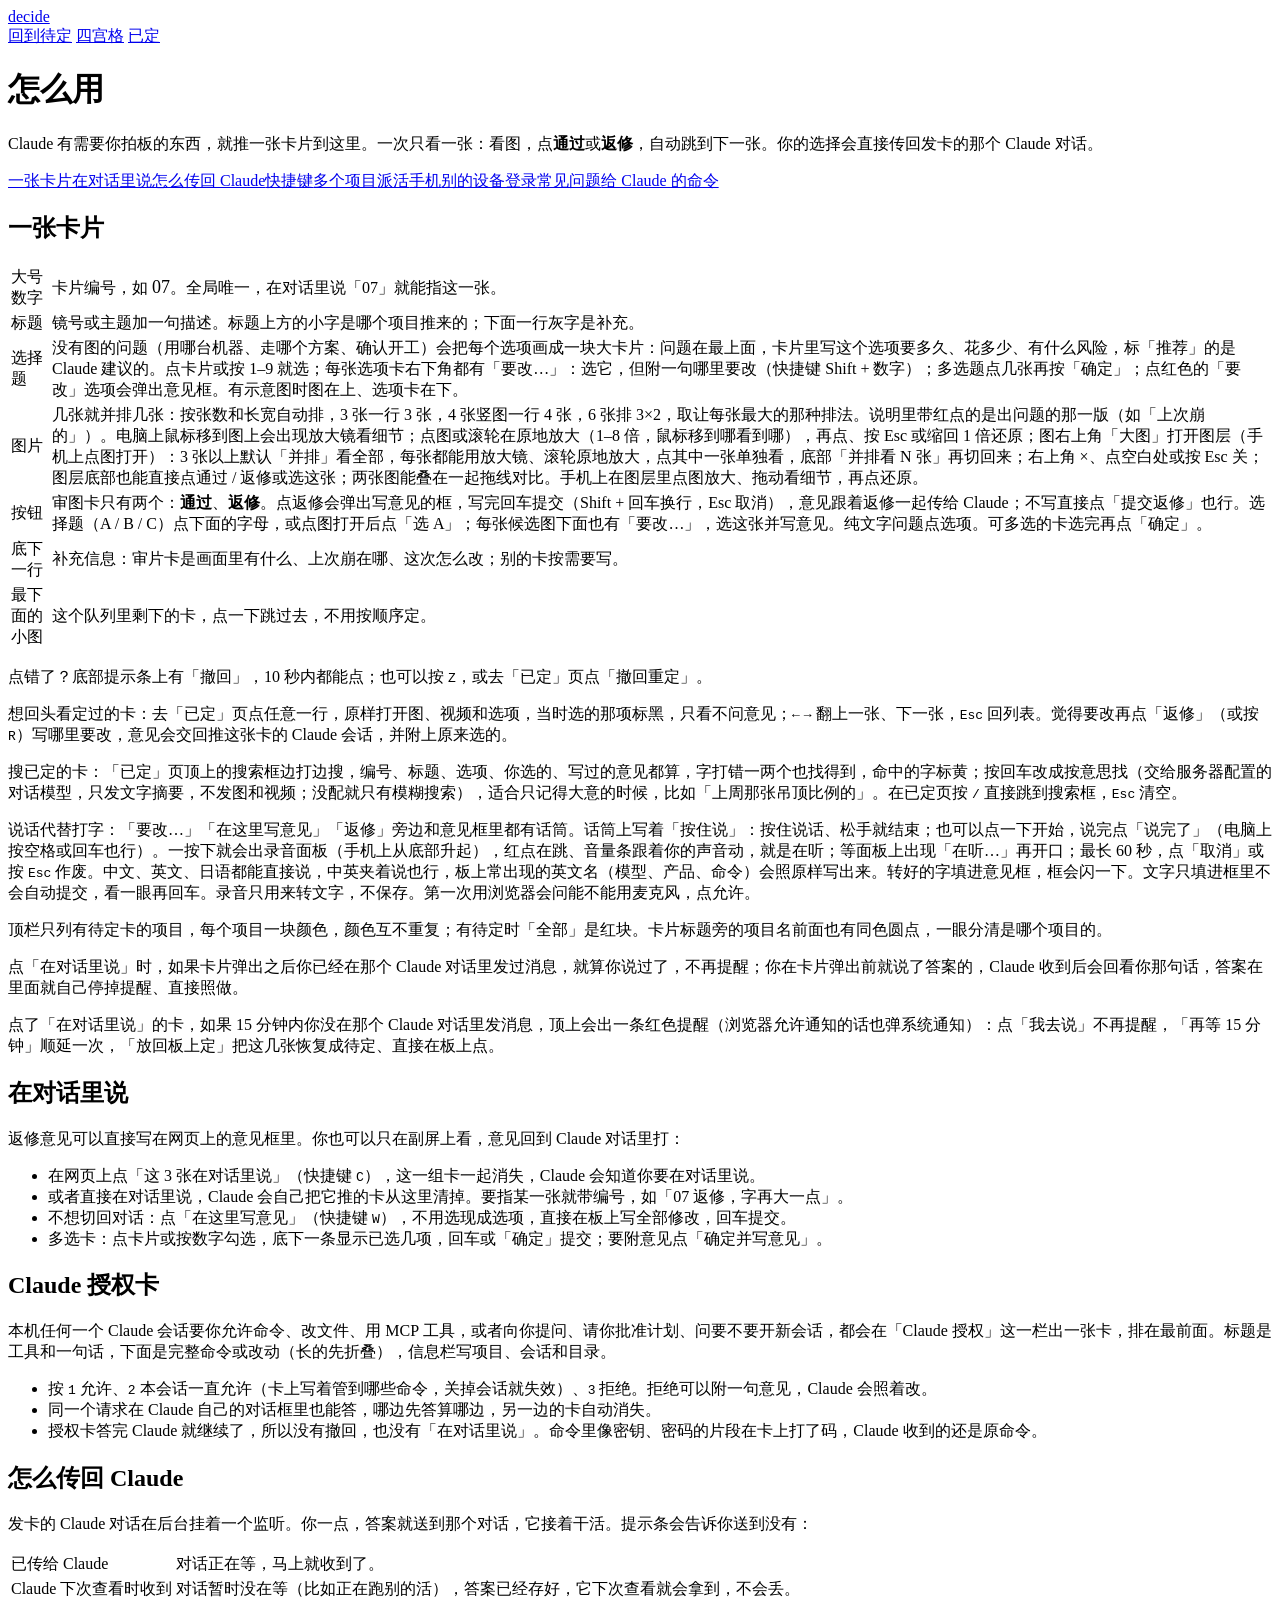
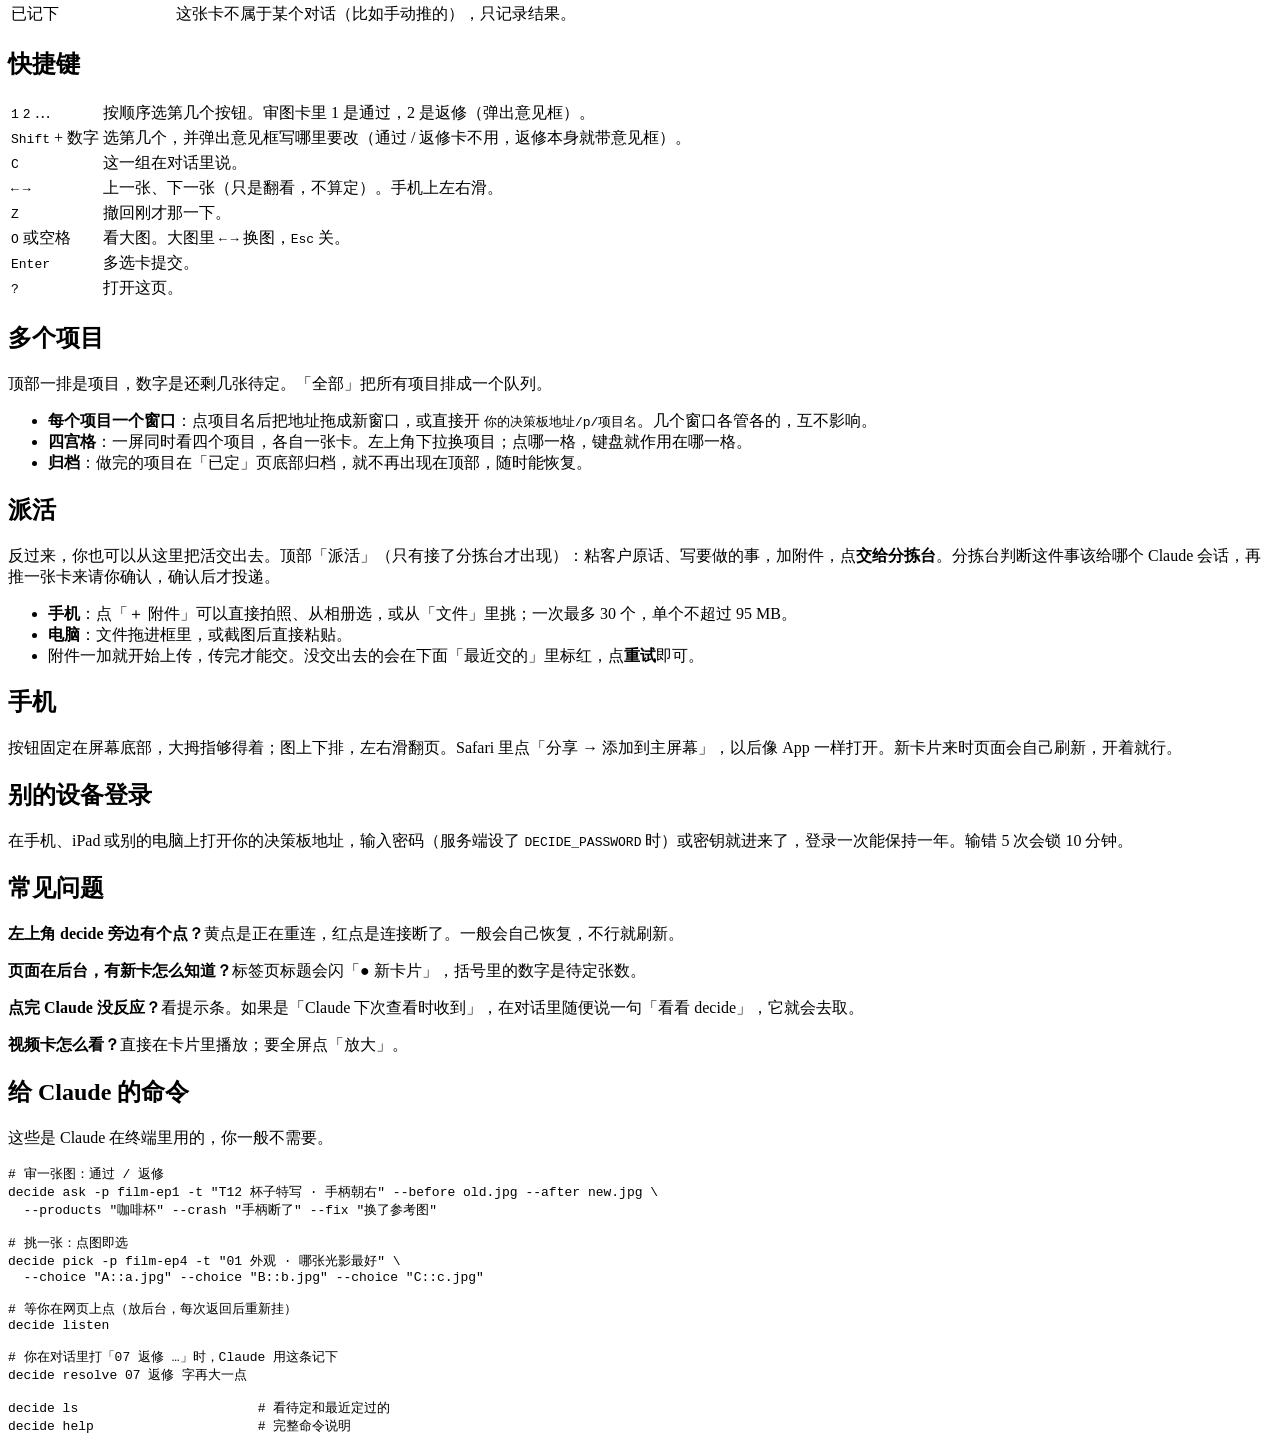
==== commit 2961d231: "feat: 图片点一下、滚轮都在原地放大 电脑上卡片里的图、候选图、大图层里的图都能原地放大： 点图 2.5 倍，滚轮 1–8 倍，鼠标移到哪看到哪；再点 / Esc / 缩回 1 倍还原。 圆形放大" ====
--- a/web/app/help.html
+++ b/web/app/help.html
@@ -36,7 +36,7 @@
     <tr><td>大号数字</td><td>卡片编号，如 <span class="n" style="font-size:18px">07</span>。全局唯一，在对话里说「07」就能指这一张。</td></tr>
     <tr><td>标题</td><td>镜号或主题加一句描述。标题上方的小字是哪个项目推来的；下面一行灰字是补充。</td></tr>
     <tr><td>选择题</td><td>没有图的问题（用哪台机器、走哪个方案、确认开工）会把每个选项画成一块大卡片：问题在最上面，卡片里写这个选项要多久、花多少、有什么风险，标「推荐」的是 Claude 建议的。点卡片或按 1–9 就选；每张选项卡右下角都有「要改…」：选它，但附一句哪里要改（快捷键 Shift + 数字）；多选题点几张再按「确定」；点红色的「要改」选项会弹出意见框。有示意图时图在上、选项卡在下。</td></tr>
-    <tr><td>图片</td><td>几张就并排几张：按张数和长宽自动排，3 张一行 3 张，4 张竖图一行 4 张，6 张排 3×2，取让每张最大的那种排法。说明里带红点的是出问题的那一版（如「上次崩的」）。电脑上鼠标移到图上会出现放大镜看细节，滚轮调倍数。点图打开图层：3 张以上默认「并排」看全部，每张都能用放大镜，点其中一张单独看，底部「并排看 N 张」再切回来；右上角 ×、点空白处或按 Esc 关；图层底部也能直接点通过 / 返修或选这张；两张图能叠在一起拖线对比。手机上在图层里点图放大、拖动看细节，再点还原。</td></tr>
+    <tr><td>图片</td><td>几张就并排几张：按张数和长宽自动排，3 张一行 3 张，4 张竖图一行 4 张，6 张排 3×2，取让每张最大的那种排法。说明里带红点的是出问题的那一版（如「上次崩的」）。电脑上鼠标移到图上会出现放大镜看细节；点图或滚轮在原地放大（1–8 倍，鼠标移到哪看到哪），再点、按 Esc 或缩回 1 倍还原；图右上角「大图」打开图层（手机上点图打开）：3 张以上默认「并排」看全部，每张都能用放大镜、滚轮原地放大，点其中一张单独看，底部「并排看 N 张」再切回来；右上角 ×、点空白处或按 Esc 关；图层底部也能直接点通过 / 返修或选这张；两张图能叠在一起拖线对比。手机上在图层里点图放大、拖动看细节，再点还原。</td></tr>
     <tr><td>按钮</td><td>审图卡只有两个：<b>通过</b>、<b>返修</b>。点返修会弹出写意见的框，写完回车提交（Shift + 回车换行，Esc 取消），意见跟着返修一起传给 Claude；不写直接点「提交返修」也行。选择题（A / B / C）点下面的字母，或点图打开后点「选 A」；每张候选图下面也有「要改…」，选这张并写意见。纯文字问题点选项。可多选的卡选完再点「确定」。</td></tr>
     <tr><td>底下一行</td><td>补充信息：审片卡是画面里有什么、上次崩在哪、这次怎么改；别的卡按需要写。</td></tr>
     <tr><td>最下面的小图</td><td>这个队列里剩下的卡，点一下跳过去，不用按顺序定。</td></tr>
